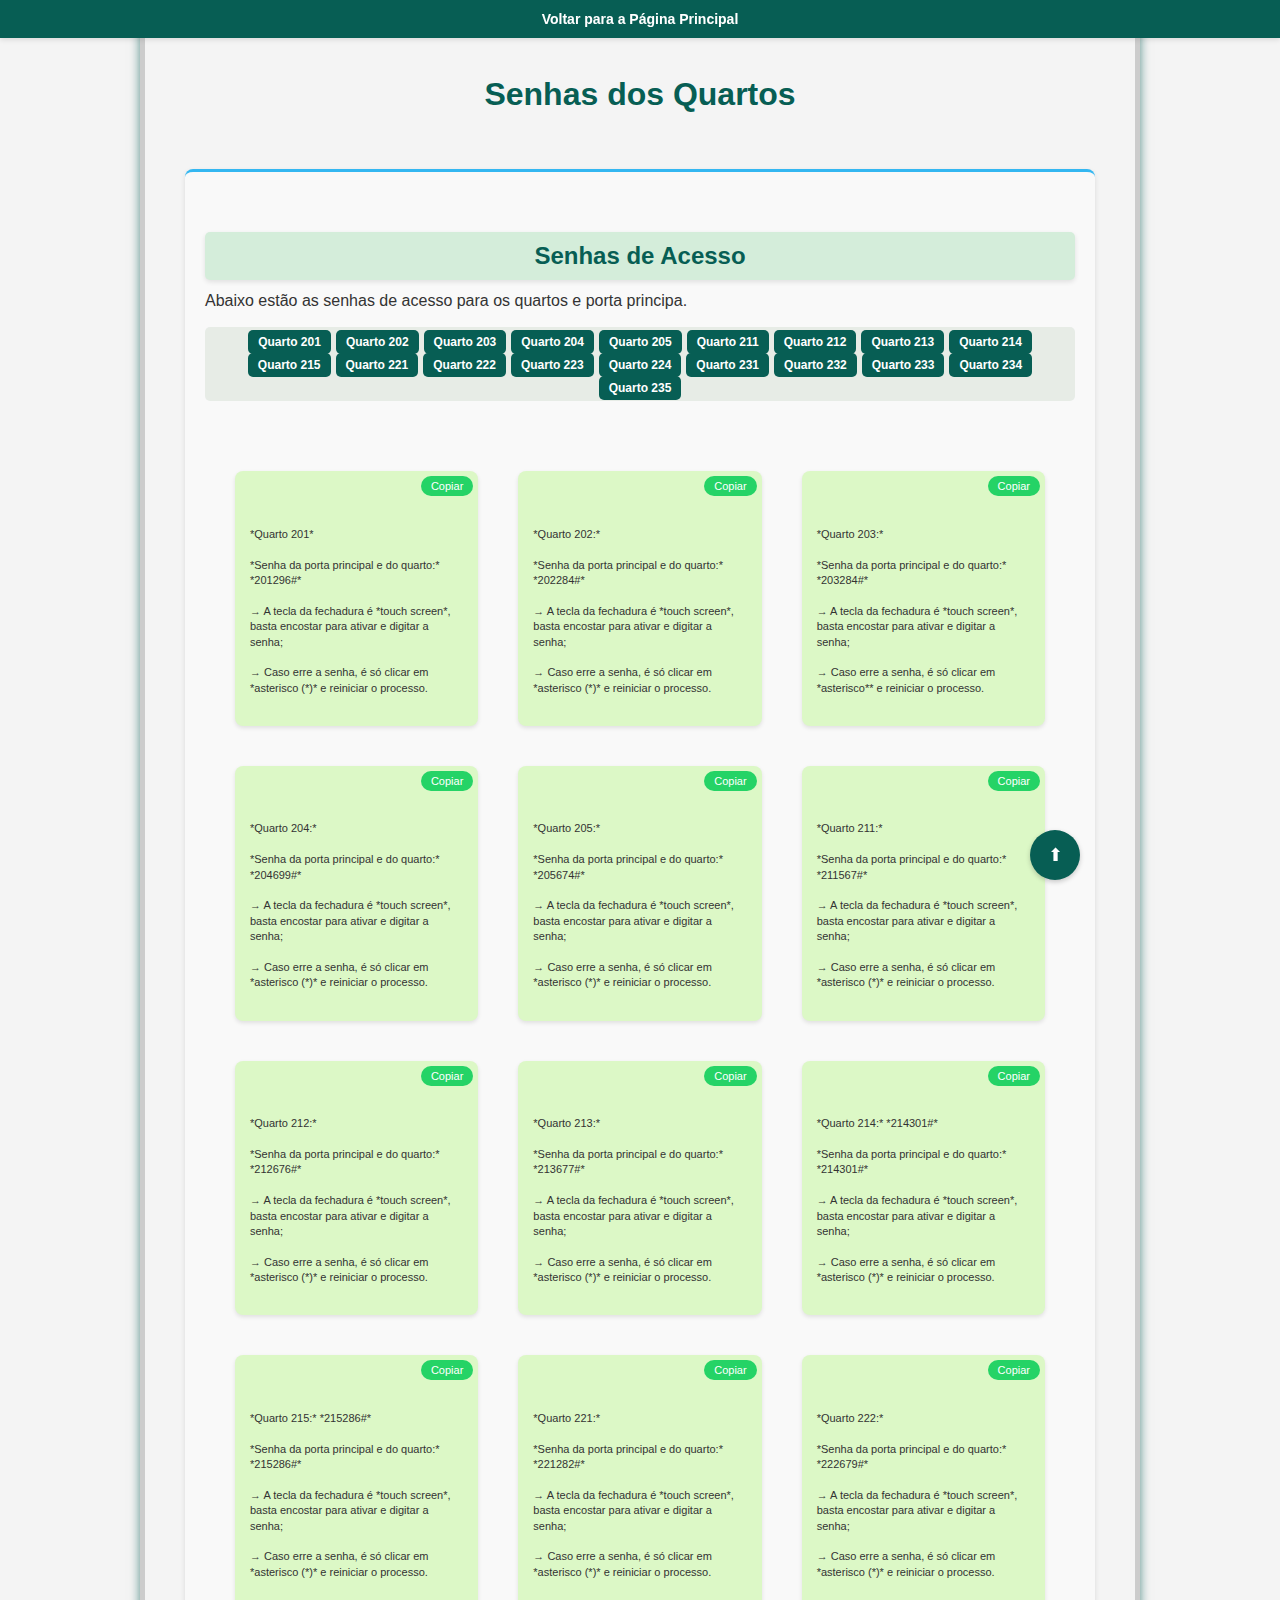
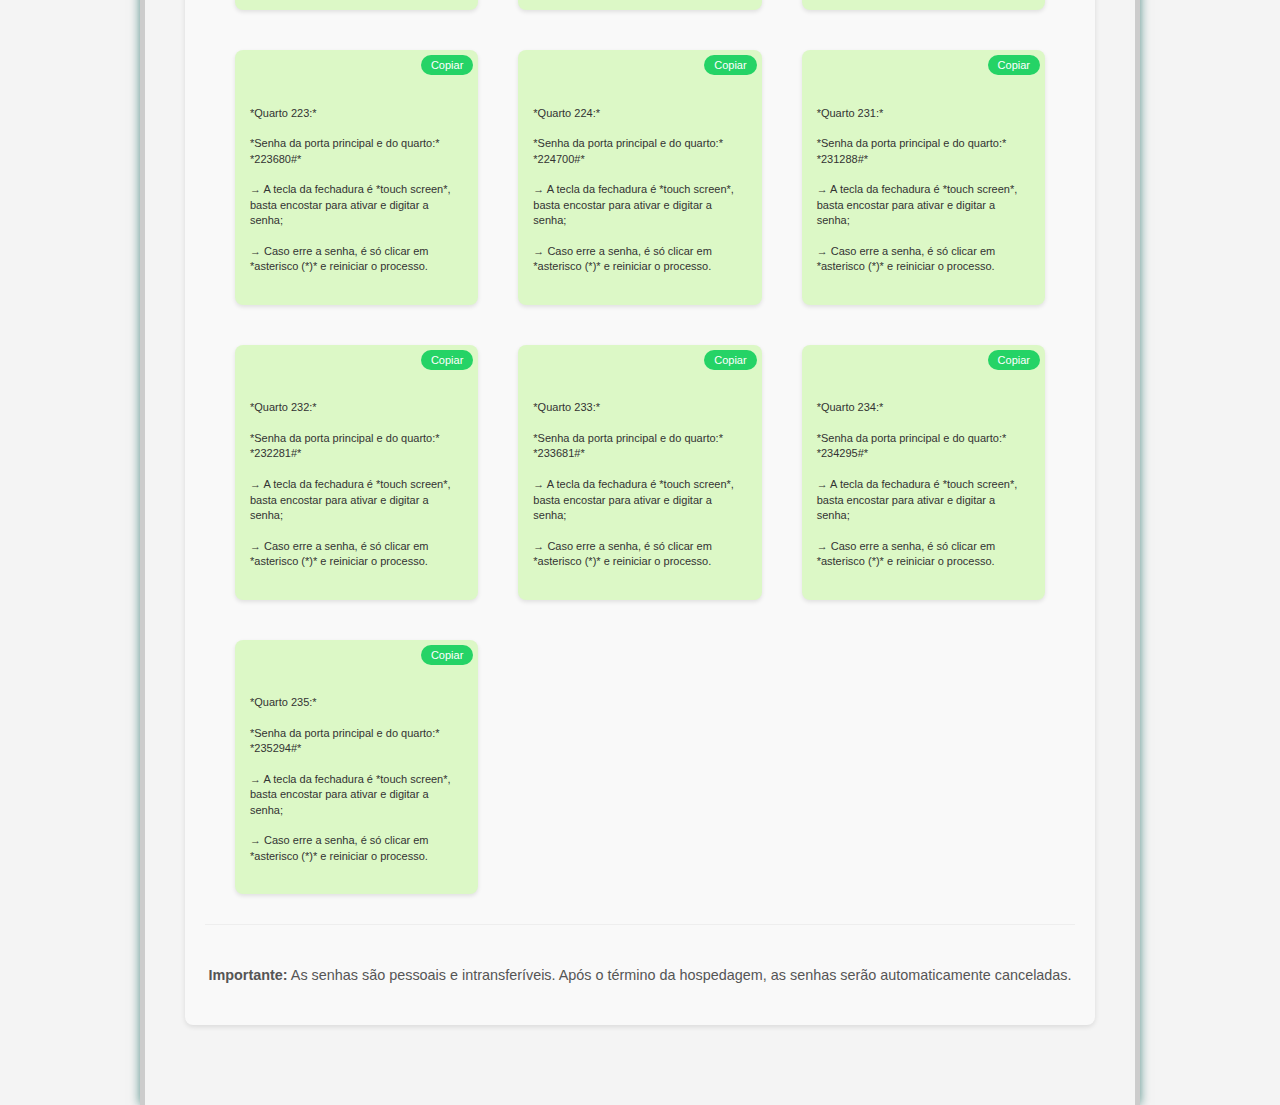
==== senhas.html @ 62937897 "." ====
<!DOCTYPE html>
<html lang="pt-br">
<head>
    <meta charset="UTF-8">
    <meta name="viewport" content="width=device-width, initial-scale=1.0">
    <title>Senhas - Pousada Bonita</title>
    <link rel="stylesheet" href="style.css">
   
</head>
<body>
    <header>
        <div class="header-container">
            <h1>Senhas dos Quartos</h1>
            <nav class="menu-fixo">
                <ul>
                    <li><a href="index.html">Voltar para a Página Principal</a></li>
                </ul>
            </nav>
        </div>
    </header>
    <main>
        <section id="senhas">
            <h2>Senhas de Acesso</h2>
            <p>Abaixo estão as senhas de acesso para os quartos e porta 
                principa.
            </p>
            <nav class="menu-quartos">
                <ul>
                    <li><a href="#quarto-201">Quarto 201</a></li>
                    <li><a href="#quarto-202">Quarto 202</a></li>
                    <li><a href="#quarto-203">Quarto 203</a></li>
                    <li><a href="#quarto-204">Quarto 204</a></li>
                    <li><a href="#quarto-205">Quarto 205</a></li>
                    <li><a href="#quarto-211">Quarto 211</a></li>
                    <li><a href="#quarto-212">Quarto 212</a></li>
                    <li><a href="#quarto-213">Quarto 213</a></li>
                    <li><a href="#quarto-214">Quarto 214</a></li>
                    <li><a href="#quarto-215">Quarto 215</a></li>
                    <li><a href="#quarto-221">Quarto 221</a></li>
                    <li><a href="#quarto-222">Quarto 222</a></li>
                    <li><a href="#quarto-223">Quarto 223</a></li>
                    <li><a href="#quarto-224">Quarto 224</a></li>
                    <li><a href="#quarto-231">Quarto 231</a></li>
                    <li><a href="#quarto-232">Quarto 232</a></li>
                    <li><a href="#quarto-233">Quarto 233</a></li>
                    <li><a href="#quarto-234">Quarto 234</a></li>
                    <li><a href="#quarto-235">Quarto 235</a></li>
                </ul>
            </nav>
            <div class="grid-mensagens">
                <!-- Bloco de mensagens -->
                <div class="mensagem-whatsapp" id="quarto-201">
                    <p>
                        *Quarto 201* <br>
                        *Senha da porta principal e do quarto:* *201296#*<br>
                        → A tecla da fechadura é *touch screen*, basta encostar para ativar e digitar a senha;<br>
                        → Caso erre a senha, é só clicar em *asterisco (*)* e reiniciar o processo.
                    </p>
                    <button class="botao-copiar" onclick="copiarTexto(this)">Copiar</button>
                </div>
                <div class="mensagem-whatsapp" id="quarto-202">
                    <p>
                        *Quarto 202:* <br>
                        *Senha da porta principal e do quarto:* *202284#*<br>
                        → A tecla da fechadura é *touch screen*, basta encostar para ativar e digitar a senha;<br>
                        → Caso erre a senha, é só clicar em *asterisco (*)* e reiniciar o processo.
                    </p>
                    <button class="botao-copiar" onclick="copiarTexto(this)">Copiar</button>
                </div>
                <div class="mensagem-whatsapp" id="quarto-203">
                    <p>
                        *Quarto 203:* <br>
                        *Senha da porta principal e do quarto:* *203284#*<br>
                        → A tecla da fechadura é *touch screen*, basta encostar para ativar e digitar a senha;<br>
                        → Caso erre a senha, é só clicar em *asterisco** e reiniciar o processo.
                    </p>
                    <button class="botao-copiar" onclick="copiarTexto(this)">Copiar</button>
                </div>
                <div class="mensagem-whatsapp" id="quarto-204">
                    <p>
                        *Quarto 204:*<br>
                        *Senha da porta principal e do quarto:* *204699#*<br>
                        → A tecla da fechadura é *touch screen*, basta encostar para ativar e digitar a senha;<br>
                        → Caso erre a senha, é só clicar em *asterisco (*)* e reiniciar o processo.
                    </p>
                    <button class="botao-copiar" onclick="copiarTexto(this)">Copiar</button>
                </div>
                <div class="mensagem-whatsapp" id="quarto-205">
                    <p>
                        *Quarto 205:*<br>
                        *Senha da porta principal e do quarto:* *205674#*<br>
                        → A tecla da fechadura é *touch screen*, basta encostar para ativar e digitar a senha;<br>
                        → Caso erre a senha, é só clicar em *asterisco (*)* e reiniciar o processo.
                    </p>
                    <button class="botao-copiar" onclick="copiarTexto(this)">Copiar</button>
                </div>
                <div class="mensagem-whatsapp" id="quarto-211">
                    <p>
                        *Quarto 211:* <br>
                        *Senha da porta principal e do quarto:* *211567#*<br>
                        → A tecla da fechadura é *touch screen*, basta encostar para ativar e digitar a senha;<br>
                        → Caso erre a senha, é só clicar em *asterisco (*)* e reiniciar o processo.
                    </p>
                    <button class="botao-copiar" onclick="copiarTexto(this)">Copiar</button>
                </div>
                <div class="mensagem-whatsapp" id="quarto-212">
                    <p>
                        *Quarto 212:*<br>
                        *Senha da porta principal e do quarto:* *212676#*<br>
                        → A tecla da fechadura é *touch screen*, basta encostar para ativar e digitar a senha;<br>
                        → Caso erre a senha, é só clicar em *asterisco (*)* e reiniciar o processo.
                    </p>
                    <button class="botao-copiar" onclick="copiarTexto(this)">Copiar</button>
                </div>
                <div class="mensagem-whatsapp" id="quarto-213">
                    <p>
                        *Quarto 213:*<br>
                        *Senha da porta principal e do quarto:* *213677#*<br>
                        → A tecla da fechadura é *touch screen*, basta encostar para ativar e digitar a senha;<br>
                        → Caso erre a senha, é só clicar em *asterisco (*)* e reiniciar o processo.
                    </p>
                    <button class="botao-copiar" onclick="copiarTexto(this)">Copiar</button>
                </div>
                <div class="mensagem-whatsapp" id="quarto-214">
                    <p>
                        *Quarto 214:* *214301#*<br>
                        *Senha da porta principal e do quarto:* *214301#*<br>
                        → A tecla da fechadura é *touch screen*, basta encostar para ativar e digitar a senha;<br>
                        → Caso erre a senha, é só clicar em *asterisco (*)* e reiniciar o processo.
                    </p>
                    <button class="botao-copiar" onclick="copiarTexto(this)">Copiar</button>
                </div>
                <div class="mensagem-whatsapp" id="quarto-215">
                    <p>
                        *Quarto 215:* *215286#*<br>
                        *Senha da porta principal e do quarto:* *215286#*<br>
                        → A tecla da fechadura é *touch screen*, basta encostar para ativar e digitar a senha;<br>
                        → Caso erre a senha, é só clicar em *asterisco (*)* e reiniciar o processo.
                    </p>
                    <button class="botao-copiar" onclick="copiarTexto(this)">Copiar</button>
                </div>
                <div class="mensagem-whatsapp" id="quarto-221">
                    <p>
                        *Quarto 221:*<br>
                        *Senha da porta principal e do quarto:* *221282#*<br>
                        → A tecla da fechadura é *touch screen*, basta encostar para ativar e digitar a senha;<br>
                        → Caso erre a senha, é só clicar em *asterisco (*)* e reiniciar o processo.
                    </p>
                    <button class="botao-copiar" onclick="copiarTexto(this)">Copiar</button>
                </div>
                <div class="mensagem-whatsapp" id="quarto-222">
                    <p>
                        *Quarto 222:* <br>
                        *Senha da porta principal e do quarto:* *222679#*<br>
                        → A tecla da fechadura é *touch screen*, basta encostar para ativar e digitar a senha;<br>
                        → Caso erre a senha, é só clicar em *asterisco (*)* e reiniciar o processo.
                    </p>
                    <button class="botao-copiar" onclick="copiarTexto(this)">Copiar</button>
                </div>
                <div class="mensagem-whatsapp" id="quarto-223">
                    <p>
                        *Quarto 223:* <br>
                        *Senha da porta principal e do quarto:* *223680#*<br>
                        → A tecla da fechadura é *touch screen*, basta encostar para ativar e digitar a senha;<br>
                        → Caso erre a senha, é só clicar em *asterisco (*)* e reiniciar o processo.
                    </p>
                    <button class="botao-copiar" onclick="copiarTexto(this)">Copiar</button>
                </div>
                <div class="mensagem-whatsapp" id="quarto-224">
                    <p>
                        *Quarto 224:* <br>
                        *Senha da porta principal e do quarto:* *224700#*<br>
                        → A tecla da fechadura é *touch screen*, basta encostar para ativar e digitar a senha;<br>
                        → Caso erre a senha, é só clicar em *asterisco (*)* e reiniciar o processo.
                    </p>
                    <button class="botao-copiar" onclick="copiarTexto(this)">Copiar</button>
                </div>
                <div class="mensagem-whatsapp" id="quarto-231">
                    <p>
                        *Quarto 231:* <br>
                        *Senha da porta principal e do quarto:* *231288#*<br>
                        → A tecla da fechadura é *touch screen*, basta encostar para ativar e digitar a senha;<br>
                        → Caso erre a senha, é só clicar em *asterisco (*)* e reiniciar o processo.
                    </p>
                    <button class="botao-copiar" onclick="copiarTexto(this)">Copiar</button>
                </div>
                <div class="mensagem-whatsapp" id="quarto-232">
                    <p>
                        *Quarto 232:*<br>
                        *Senha da porta principal e do quarto:* *232281#*<br>
                        → A tecla da fechadura é *touch screen*, basta encostar para ativar e digitar a senha;<br>
                        → Caso erre a senha, é só clicar em *asterisco (*)* e reiniciar o processo.
                    </p>
                    <button class="botao-copiar" onclick="copiarTexto(this)">Copiar</button>
                </div>
                <div class="mensagem-whatsapp" id="quarto-233">
                    <p>
                        *Quarto 233:* <br>
                        *Senha da porta principal e do quarto:* *233681#*<br>
                        → A tecla da fechadura é *touch screen*, basta encostar para ativar e digitar a senha;<br>
                        → Caso erre a senha, é só clicar em *asterisco (*)* e reiniciar o processo.
                    </p>
                    <button class="botao-copiar" onclick="copiarTexto(this)">Copiar</button>
                </div>
                <div class="mensagem-whatsapp" id="quarto-234">
                    <p>
                        *Quarto 234:*<br>
                        *Senha da porta principal e do quarto:* *234295#*<br>
                        → A tecla da fechadura é *touch screen*, basta encostar para ativar e digitar a senha;<br>
                        → Caso erre a senha, é só clicar em *asterisco (*)* e reiniciar o processo.
                    </p>
                    <button class="botao-copiar" onclick="copiarTexto(this)">Copiar</button>
                </div>
                <div class="mensagem-whatsapp" id="quarto-235">
                    <p>
                        *Quarto 235:* <br>
                        *Senha da porta principal e do quarto:* *235294#*<br>
                        → A tecla da fechadura é *touch screen*, basta encostar para ativar e digitar a senha;<br>
                        → Caso erre a senha, é só clicar em *asterisco (*)* e reiniciar o processo.
                    </p>
                    <button class="botao-copiar" onclick="copiarTexto(this)">Copiar</button>
                </div>
            </div>
            <p class="legenda">
                <strong>Importante:</strong> As senhas são pessoais e intransferíveis. Após o término da hospedagem, as senhas serão automaticamente canceladas.
            </p>
        </section>
    </main>
    <button id="voltar-topo" onclick="scrollToTop()">⬆</button>
<script>
    // Função para rolar até o topo
    function scrollToTop() {
        window.scrollTo({ top: 0, behavior: 'smooth' });
    }
</script>

    <script>
        // Função para copiar o texto da senha
        function copiarTexto(botao) {
            // Seleciona o texto do elemento <p> que está no mesmo bloco do botão
            const texto = botao.parentElement.querySelector('p').innerText;

            // Copia o texto para a área de transferência
            navigator.clipboard.writeText(texto).then(() => {
                botao.textContent = "Copiado!";
                botao.classList.add("copiado");
                setTimeout(() => {
                    botao.textContent = "Copiar";
                    botao.classList.remove("copiado");
                }, 2000); // Volta ao estado original após 2 segundos
            });
        }
    </script>
    <script>
        // Função para destacar a mensagem correspondente
        function destacarMensagem(id) {
            // Remove o destaque de todas as mensagens
            document.querySelectorAll('.mensagem-whatsapp').forEach((mensagem) => {
                mensagem.classList.remove('destacada');
            });
    
            // Adiciona o destaque à mensagem correspondente
            const mensagemSelecionada = document.getElementById(id);
            if (mensagemSelecionada) {
                mensagemSelecionada.classList.add('destacada');
                mensagemSelecionada.scrollIntoView({ behavior: 'smooth', block: 'center' });
            }
        }
    
        // Adiciona evento de clique aos links do menu
        document.querySelectorAll('.menu-quartos a').forEach((link) => {
            link.addEventListener('click', (event) => {
                event.preventDefault(); // Evita o comportamento padrão do link
                const id = link.getAttribute('href').substring(1); // Obtém o ID do quarto
                destacarMensagem(id); // Chama a função para destacar a mensagem
            });
        });
    </script>
</body>
</html>
---- style.css ----
/* Reset e configurações base */
* {
    box-sizing: border-box;
    margin: 0;
    padding: 0;
    font-family: Arial, sans-serif;
    max-width: 100%;
}

body {
    padding: 20px;
    max-width: 1000px;
    margin: 0 auto;
    color: #333;
    border-left: 5px solid #ccc; /* Linha na lateral esquerda */
    border-right: 5px solid #ccc; /* Linha na lateral direita */
    box-shadow: 0 0 10px #075e54aa; /* Adiciona uma sombra suave */
    background-color: #f4f4f4; /* Mantém o fundo existente */
    scroll-behavior: smooth;
}

/* Container principal */
main {
    max-width: 1200px;
    
    margin: 0 auto;
    padding: 20px;
}

/* Tipografia */
h1, h2, h3 {
    margin-top: 40px;
    margin-bottom: 20px;
    clear: both;
    color: #075E54;
    text-align: center;
}
/* Estilo para os títulos <h2> destacados */
h2 {
    background-color: #d4edda; /* Verde claro */
    color: #155724; /* Verde escuro para o texto */
    padding: 10px; /* Adiciona espaçamento interno */
    border-radius: 5px; /* Bordas arredondadas */
    margin-bottom: 20px; /* Espaçamento inferior */
    text-align: center; /* Centraliza o texto */
    box-shadow: 0 2px 5px rgba(0, 0, 0, 0.1); /* Adiciona uma sombra leve */
}

p {
    margin-bottom: 15px;
    line-height: 1.4;
}

/* Grid e Cards de Mensagem */
.grid-mensagens {
    display: grid;
    grid-template-columns: repeat(auto-fit, minmax(250px, 1fr));
    gap: 20px;
    padding: 20px;
    margin: 40px 0;
    border-bottom: 1px solid #eee;
}

.mensagem-whatsapp {
    background-color: #DCF8C6;
    border-radius: 8px;
    padding: 15px;
    position: relative;
    min-height: 100px;
    max-height: 300px;
    overflow-y: auto;
    margin: 10px;
    box-shadow: 0 2px 4px rgba(0,0,0,0.1);
}

.mensagem-whatsapp p {
    font-size: 11px;
    line-height: 1.4;
    margin-top: 25px;
    white-space: pre-line;
    padding-right: 10px;
}
.mensagem-whatsapp.destacada {
    border: 2px solid #25d366; /* Verde do WhatsApp */
    background-color: #e6fff2; /* Fundo mais claro */
    box-shadow: 0 0 10px rgba(0, 0, 0, 0.2); /* Sombra para destaque */
    transition: all 0.3s ease; /* Transição suave */
}
/* Botões */
.botao-copiar {
    position: absolute;
    top: 5px;
    right: 5px;
    background-color: #25D366;
    color: white;
    border: none;
    padding: 4px 10px;
    border-radius: 12px;
    cursor: pointer;
    font-size: 11px;
    z-index: 1;
    transition: background-color 0.3s ease;
}

.botao-copiar:hover {
    background-color: #128C7E;
}

.botao-copiar.copiado {
    background-color: #34B7F1;
}

/* Imagens */
img {
    max-width: 100%;
    height: auto;
    display: block;
    margin: 0 auto;
}

.imagem-container {
    max-width: 100%;
    margin: 20px auto;
    text-align: center;
}

.imagem-container img {
    max-width: 30%; /* Reduz o tamanho para 50% da largura do container */
    height: auto;
    border-radius: 8px; /* Mantém bordas arredondadas */
    box-shadow: 0 2px 4px rgba(0, 0, 0, 0.1); /* Adiciona sombra */
    margin: 20px auto; /* Centraliza a imagem */
  
}

/* Ajuste específico para imagens dentro de .imagem1 */
.imagem1 img {
    max-width: 30%; /* Reduz o tamanho para 50% da largura do container */
    height: auto; /* Mantém a proporção da imagem */
    display: block; /* Garante que a imagem seja tratada como um bloco */
    margin: 0 auto; /* Centraliza a imagem */
    border-radius: 8px; /* Adiciona bordas arredondadas */
    box-shadow: 0 2px 4px rgba(0, 0, 0, 0.1); /* Adiciona uma leve sombra */
    transform: rotate(90deg); /* Mantém a rotação */

}
.imagem1 {
    margin: 0; /* Remove margens externas */
    padding: 0; /* Remove preenchimento interno */
    text-align: center; /* Centraliza o conteúdo dentro do container */
}
/* Ajuste específico para imagens dentro de .imagem-container1 */
.imagem-container1 img {
    max-width: 100%; /* Permite que a imagem ocupe toda a largura do container */
    height: auto; /* Mantém a proporção da imagem */
    display: block; /* Garante que a imagem seja tratada como um bloco */
    margin: 0 auto; /* Centraliza a imagem */
    padding-block-start: 0caption; /* Remove o espaçamento superior */
    
}

/* Ajuste para o container, se necessário */
.imagem-container1 {
    width: 100%; /* Garante que o container ocupe toda a largura disponível */
    text-align: center; /* Centraliza o conteúdo dentro do container */
}

/* Caso específico da primeira imagem */
.exemplo-checkin .imagem-container img {
    max-width: 50%; /* Reduz o tamanho para 30% da largura do container */
    height: auto; /* Mantém a proporção da imagem */
    display: block; /* Garante que a imagem seja tratada como um bloco */
    margin: 0 auto; /* Centraliza a imagem */
    border-radius: 8px; /* Adiciona bordas arredondadas */
    box-shadow: 0 2px 4px rgba(0, 0, 0, 0.1); /* Adiciona uma leve sombra */
    transform: rotate(90deg); /* Mantém a rotação */
}

/* Legendas */
.legenda {
    font-size: 0.9em;
    color: #555;
    margin: 20px 0;
    text-align: center;
}

/* Passos */
.passos {
    display: flex;
    flex-wrap: wrap;
    gap: 10px;
    margin-bottom: 20px;
}

.passos > div {
    background-color: #DCF8C6;
    padding: 10px;
    border-radius: 10px;
    flex: 1;
    min-width: 200px;
}

/* Seções */
section {
    scroll-margin-top: 80px; /* Espaço para que o título não fique escondido atrás do menu */
    padding: 20px; /* Espaçamento interno para as seções */
    border-top: 3px solid #34b7f1; /* Linha no topo de cada seção */
    margin-bottom: 40px; /* Espaçamento entre as seções */
    background-color: #f9f9f9; /* Fundo claro para destacar a seção */
    border-radius: 8px; /* Bordas arredondadas */
    box-shadow: 0 2px 5px rgba(0, 0, 0, 0.1); /* Sombra leve */
}

/* Estilo para os títulos das seções */
section h2 {
    color: #075e54; /* Cor verde escuro */
    font-size: 24px; /* Tamanho do título */
    margin-bottom: 10px; /* Espaçamento abaixo do título */
    text-align: center; /* Centraliza o título */
}

/* Responsividade */
@media screen and (max-width: 1200px) {
    .grid-mensagens {
        grid-template-columns: repeat(3, 1fr);
    }
}

@media screen and (max-width: 900px) {
    .grid-mensagens {
        grid-template-columns: repeat(2, 1fr);
    }
}

@media screen and (max-width: 600px) {
    .grid-mensagens {
        grid-template-columns: 1fr;
    }
    
    .mensagem-whatsapp {
        max-height: 250px;
        margin: 0 auto;
        width: 95%;
    }
}

/* Estilos do cabeçalho */
header {
    color: white;
    padding: 1rem;
    text-align: center;
    box-shadow: inset;
}

/* Navegação */
nav {
    background-color: #075E54;
    padding: 10px;
}

nav ul {
    list-style: none;
    display: flex;
    justify-content: space-around;
    margin: 0;
    padding: 0;
}

nav ul li {
    margin: 0 10px;
}

nav ul li a {
    color: white;
    text-decoration: none;
    font-weight: bold;
}

nav ul li a:hover {
    text-decoration: underline;
}

/* Menu fixo no topo */
.menu-fixo {
    position: fixed;
    top: 0;
    left: 0;
    width: 100%;
    background-color: #075E54;
    z-index: 1000;
    padding: 10px 0;
    box-shadow: 0 2px 5px rgba(0, 0, 0, 0.1);
}

.menu-fixo ul {
    list-style: none;
    display: flex;
    justify-content: center;
    margin: 0;
    padding: 0;
}

.menu-fixo ul li {
    margin: 0 15px;
}

.menu-fixo ul li a {
    text-decoration: none;
    color: white;
    font-weight: bold;
    font-size: 14px;
    padding: 10px 15px;
    border-radius: 5px;
    transition: background-color 0.3s ease;
    
}

.menu-fixo ul li a:hover {
    background-color:#25d3658e;
}

/* Botão de Voltar ao Topo */
#voltar-topo {
    position: fixed; /* Fixa o botão na tela */
    bottom: 20px; /* Distância da parte inferior da tela */
    right: 200px; /* Distância da parte direita da tela */
    background-color: #075E54; /* Cor de fundo */
    color: white; /* Cor do texto */
    border: none; /* Remove bordas */
    border-radius: 50%; /* Torna o botão circular */
    width: 50px; /* Largura do botão */
    height: 50px; /* Altura do botão */
    font-size: 18px; /* Tamanho do texto */
    cursor: pointer; /* Mostra o cursor de clique */
    box-shadow: 0 2px 5px rgba(0, 0, 0, 0.2); /* Adiciona sombra */
    z-index: 1000; /* Garante que o botão fique acima de outros elementos */
    display: block; /* Garante que o botão esteja sempre visível */
}

#voltar-topo:hover {
    background-color: #25D366; /* Cor ao passar o mouse */
}


/* Estilo para o menu de quartos */
.menu-quartos {
    background-color: #144d0613; /* Cor de fundo */
    padding: 5px; /* Reduz o espaçamento interno */
    margin-bottom: 20px;
    border-radius: 5px;
}

.menu-quartos ul {
    list-style: none;
    display: flex;
    flex-wrap: wrap; /* Permite que os itens quebrem linha em telas menores */
    gap: 5px; /* Reduz o espaçamento entre os itens */
    justify-content: center;
    padding: 0;
    margin: 0;
}

.menu-quartos ul li {
    margin: 0;
}

.menu-quartos ul li a {
    text-decoration: none;
    color: white;
    background-color: #075E54; /* Cor de fundo */
    padding: 5px 10px; /* Reduz o tamanho do botão */
    border-radius: 5px;
    font-size: 12px; /* Diminui o tamanho da fonte */
    transition: background-color 0.3s ease;
}

.menu-quartos ul li a:hover {
    background-color: #25d366; /* Cor verde ao passar o mouse */
}

/* Responsividade para telas menores */
@media (max-width: 768px) {
    .menu-quartos ul {
        gap: 3px; /* Reduz o espaçamento entre os itens em telas menores */
    }

    .menu-quartos ul li a {
        font-size: 10px; /* Diminui ainda mais o tamanho da fonte */
        padding: 4px 8px; /* Ajusta o tamanho do botão */
    }
}
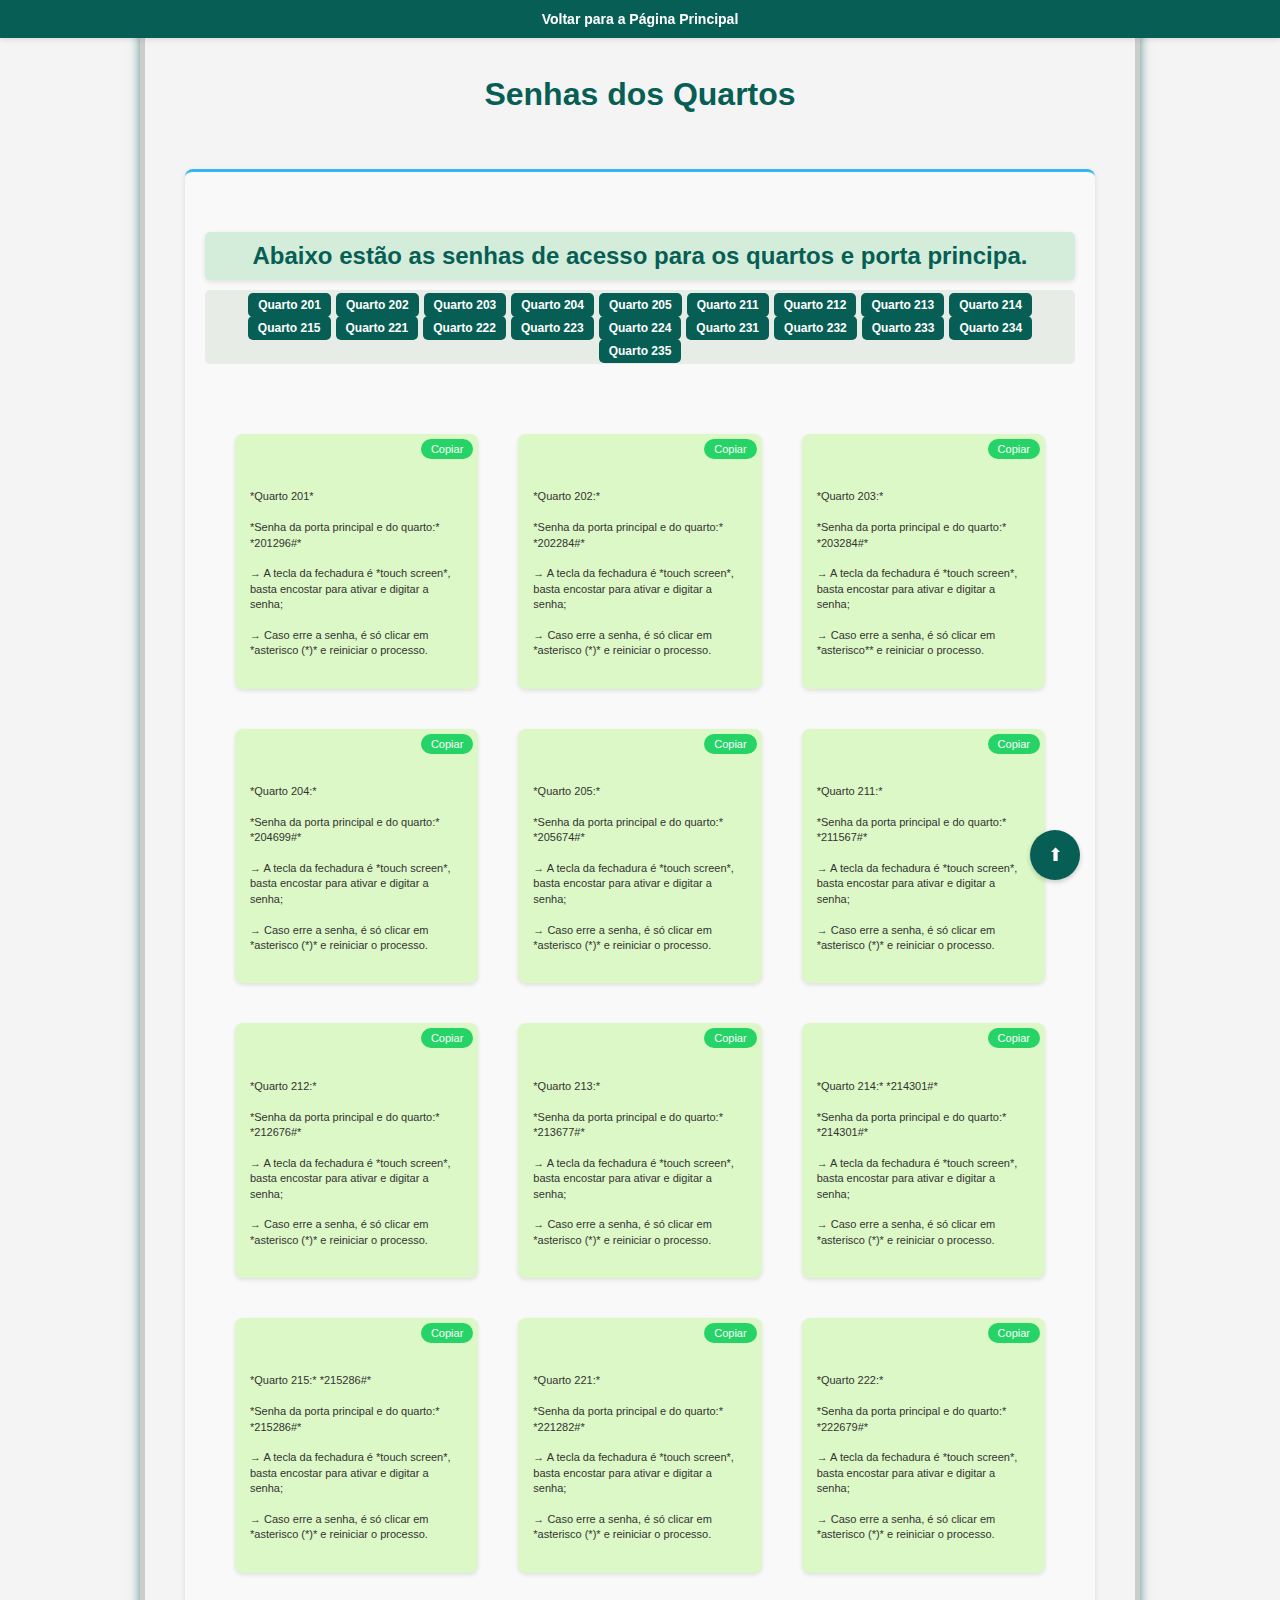
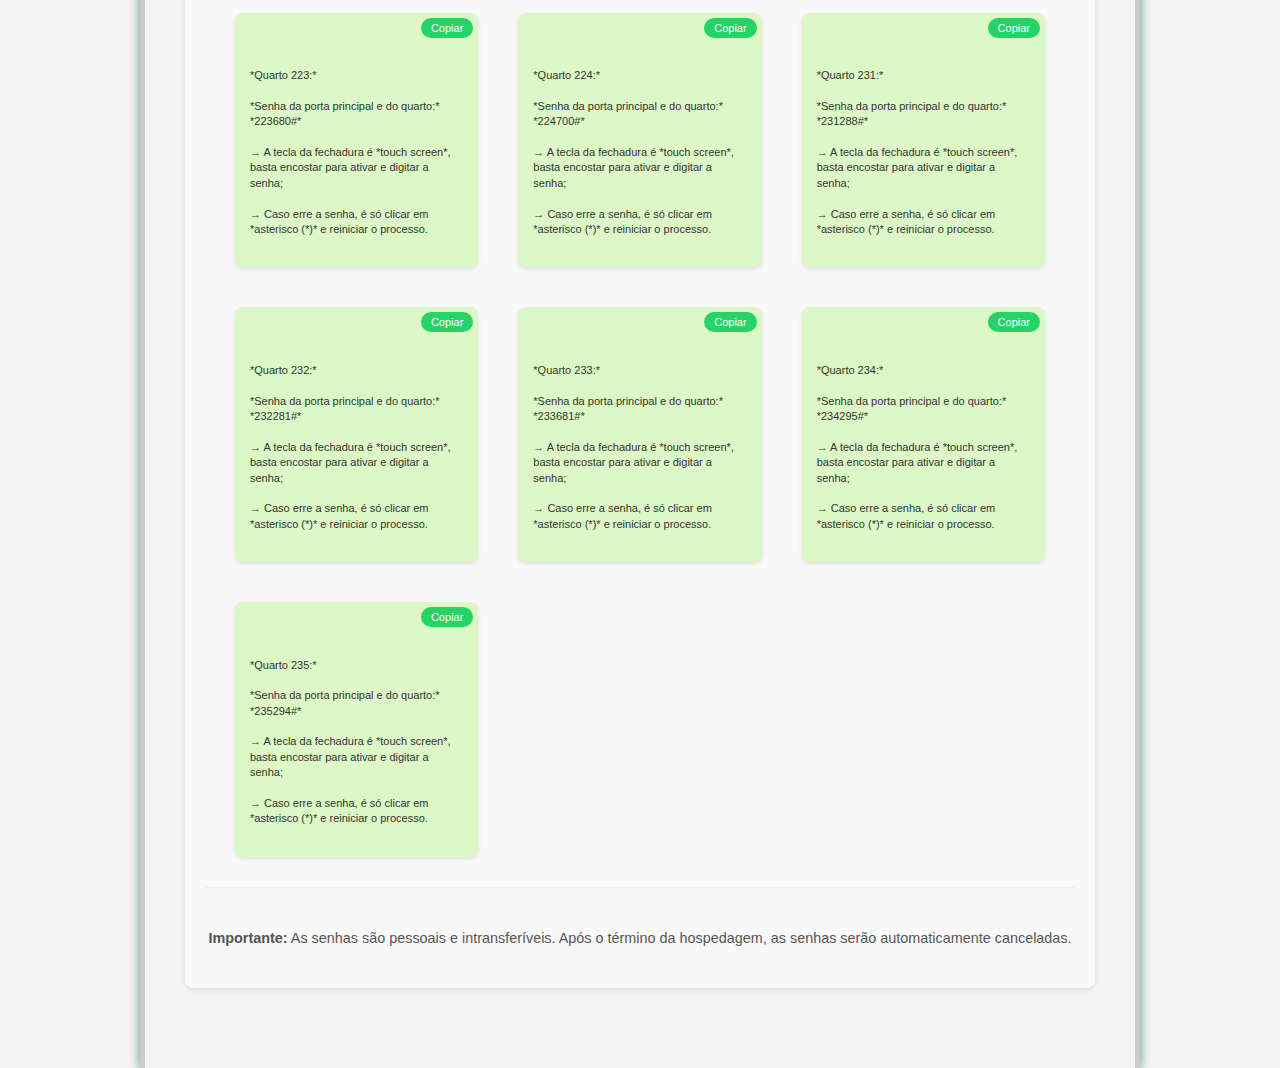
==== commit ba99933d: "responsividade" ====
--- a/senhas.html
+++ b/senhas.html
@@ -20,10 +20,9 @@
     </header>
     <main>
         <section id="senhas">
-            <h2>Senhas de Acesso</h2>
-            <p>Abaixo estão as senhas de acesso para os quartos e porta 
-                principa.
-            </p>
+            <h2>Abaixo estão as senhas de acesso para os quartos e porta 
+                principa.</h2>
+            
             <nav class="menu-quartos">
                 <ul>
                     <li><a href="#quarto-201">Quarto 201</a></li>
--- a/style.css
+++ b/style.css
@@ -388,4 +388,91 @@
         font-size: 10px; /* Diminui ainda mais o tamanho da fonte */
         padding: 4px 8px; /* Ajusta o tamanho do botão */
     }
+}
+
+/* Responsividade para telas médias */
+@media (max-width: 1200px) {
+    .grid-mensagens {
+        grid-template-columns: repeat(3, 1fr); /* 3 colunas em telas médias */
+    }
+
+    .menu-fixo ul {
+        flex-wrap: wrap; /* Permite que o menu quebre linha */
+    }
+
+    .menu-fixo ul li {
+        margin: 5px; /* Ajusta o espaçamento entre os itens */
+    }
+}
+
+/* Responsividade para telas pequenas */
+@media (max-width: 900px) {
+    .grid-mensagens {
+        grid-template-columns: repeat(2, 1fr); /* 2 colunas em telas menores */
+    }
+
+    .menu-fixo ul li a {
+        font-size: 12px; /* Reduz o tamanho da fonte */
+        padding: 8px 10px; /* Ajusta o tamanho do botão */
+    }
+
+    .menu-quartos ul li a {
+        font-size: 10px; /* Ajusta o tamanho da fonte do menu de quartos */
+        padding: 6px 8px;
+    }
+
+    .mensagem-whatsapp {
+        max-height: 250px; /* Ajusta a altura máxima das mensagens */
+        margin: 0 auto;
+        width: 95%; /* Garante que as mensagens ocupem quase toda a largura */
+    }
+}
+
+/* Responsividade para telas muito pequenas */
+@media (max-width: 600px) {
+    .grid-mensagens {
+        grid-template-columns: 1fr; /* 1 coluna em telas muito pequenas */
+    }
+
+    .menu-fixo ul {
+        flex-direction: column; /* Menu em coluna */
+        align-items: center;
+    }
+
+    .menu-fixo ul li {
+        margin: 5px 0; /* Espaçamento vertical entre os itens */
+    }
+
+    .menu-quartos ul {
+        gap: 3px; /* Reduz o espaçamento entre os itens */
+    }
+
+    .menu-quartos ul li a {
+        font-size: 9px; /* Reduz ainda mais o tamanho da fonte */
+        padding: 4px 6px; /* Ajusta o tamanho do botão */
+    }
+
+    .mensagem-whatsapp {
+        padding: 10px; /* Reduz o espaçamento interno */
+    }
+
+    .botao-copiar {
+        font-size: 10px; /* Ajusta o tamanho do botão de copiar */
+        padding: 6px 8px;
+    }
+
+    h1, h2, h3 {
+        font-size: 18px; /* Ajusta o tamanho dos títulos */
+    }
+}
+
+/* Ajuste para o botão "Voltar ao Topo" em telas menores */
+@media (max-width: 768px) {
+    #voltar-topo {
+        right: 20px; /* Ajusta a posição do botão */
+        bottom: 20px;
+        width: 40px; /* Reduz o tamanho do botão */
+        height: 40px;
+        font-size: 14px;
+    }
 }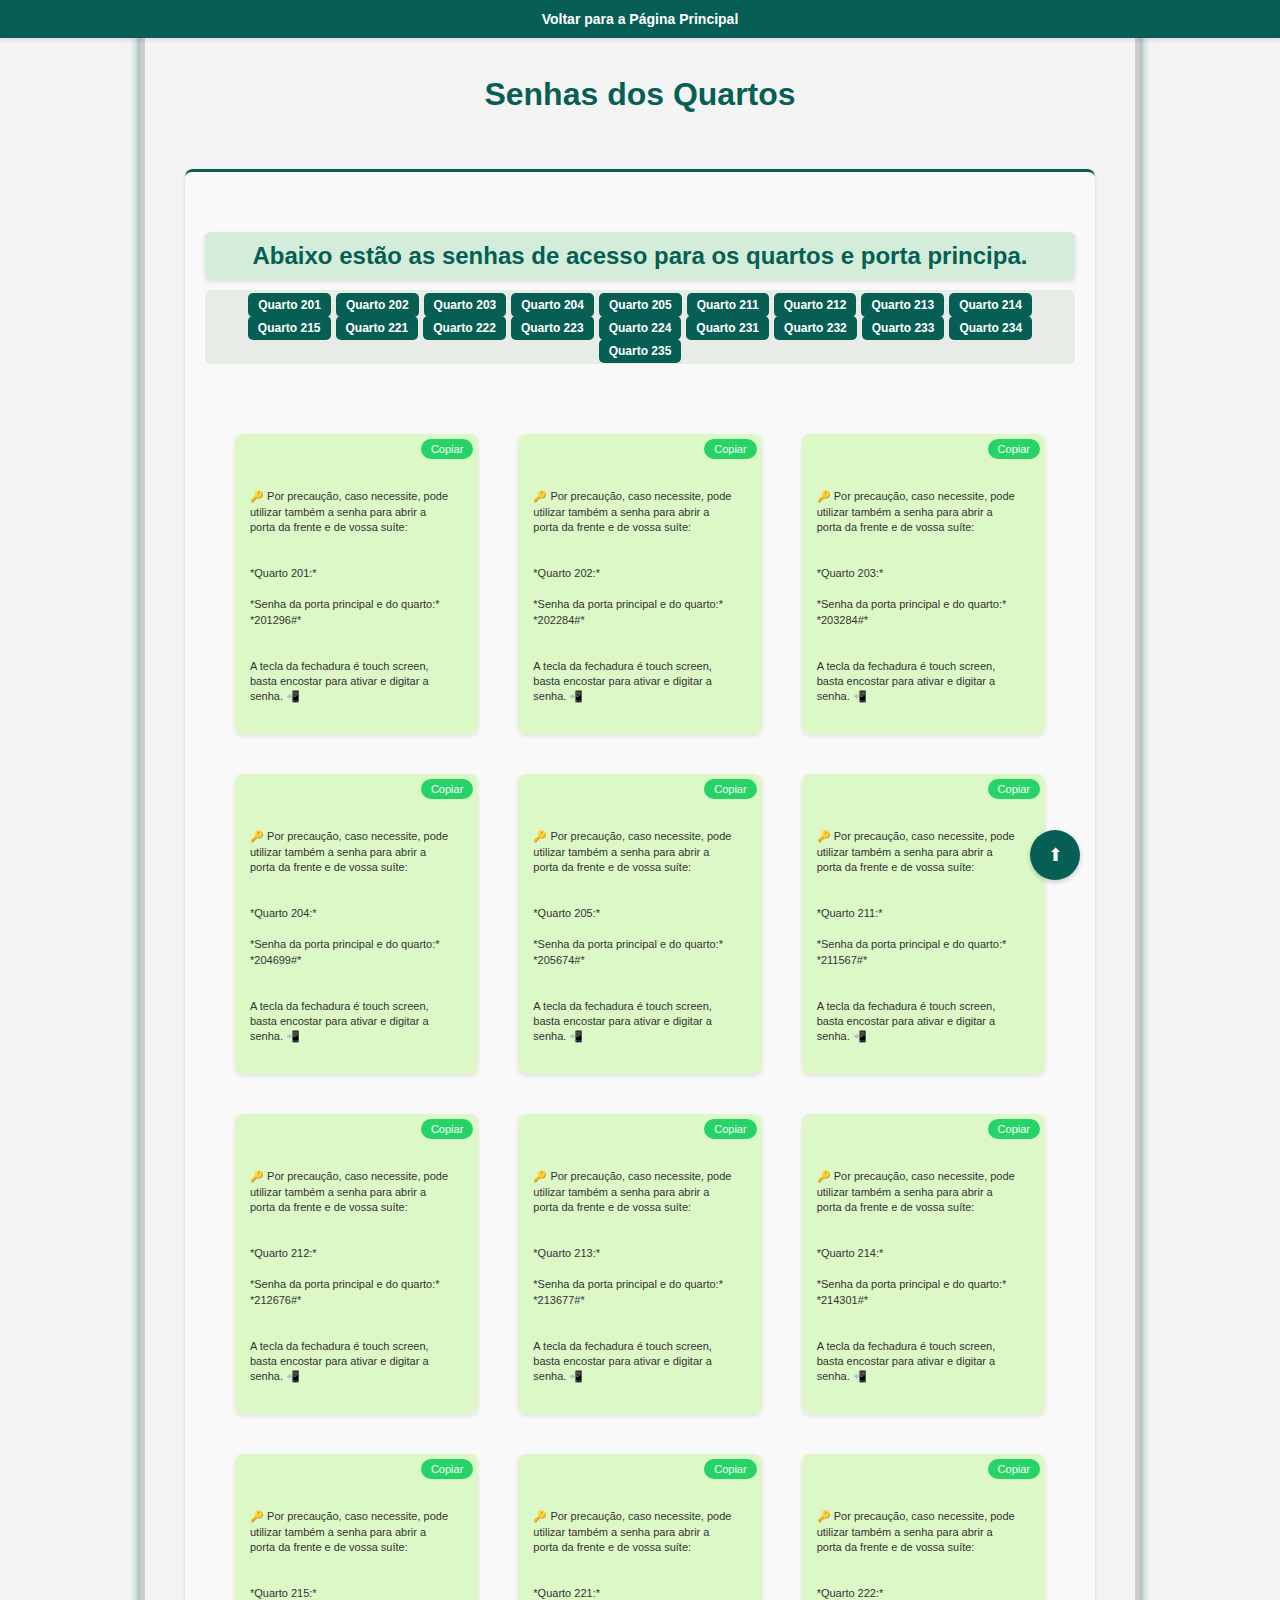
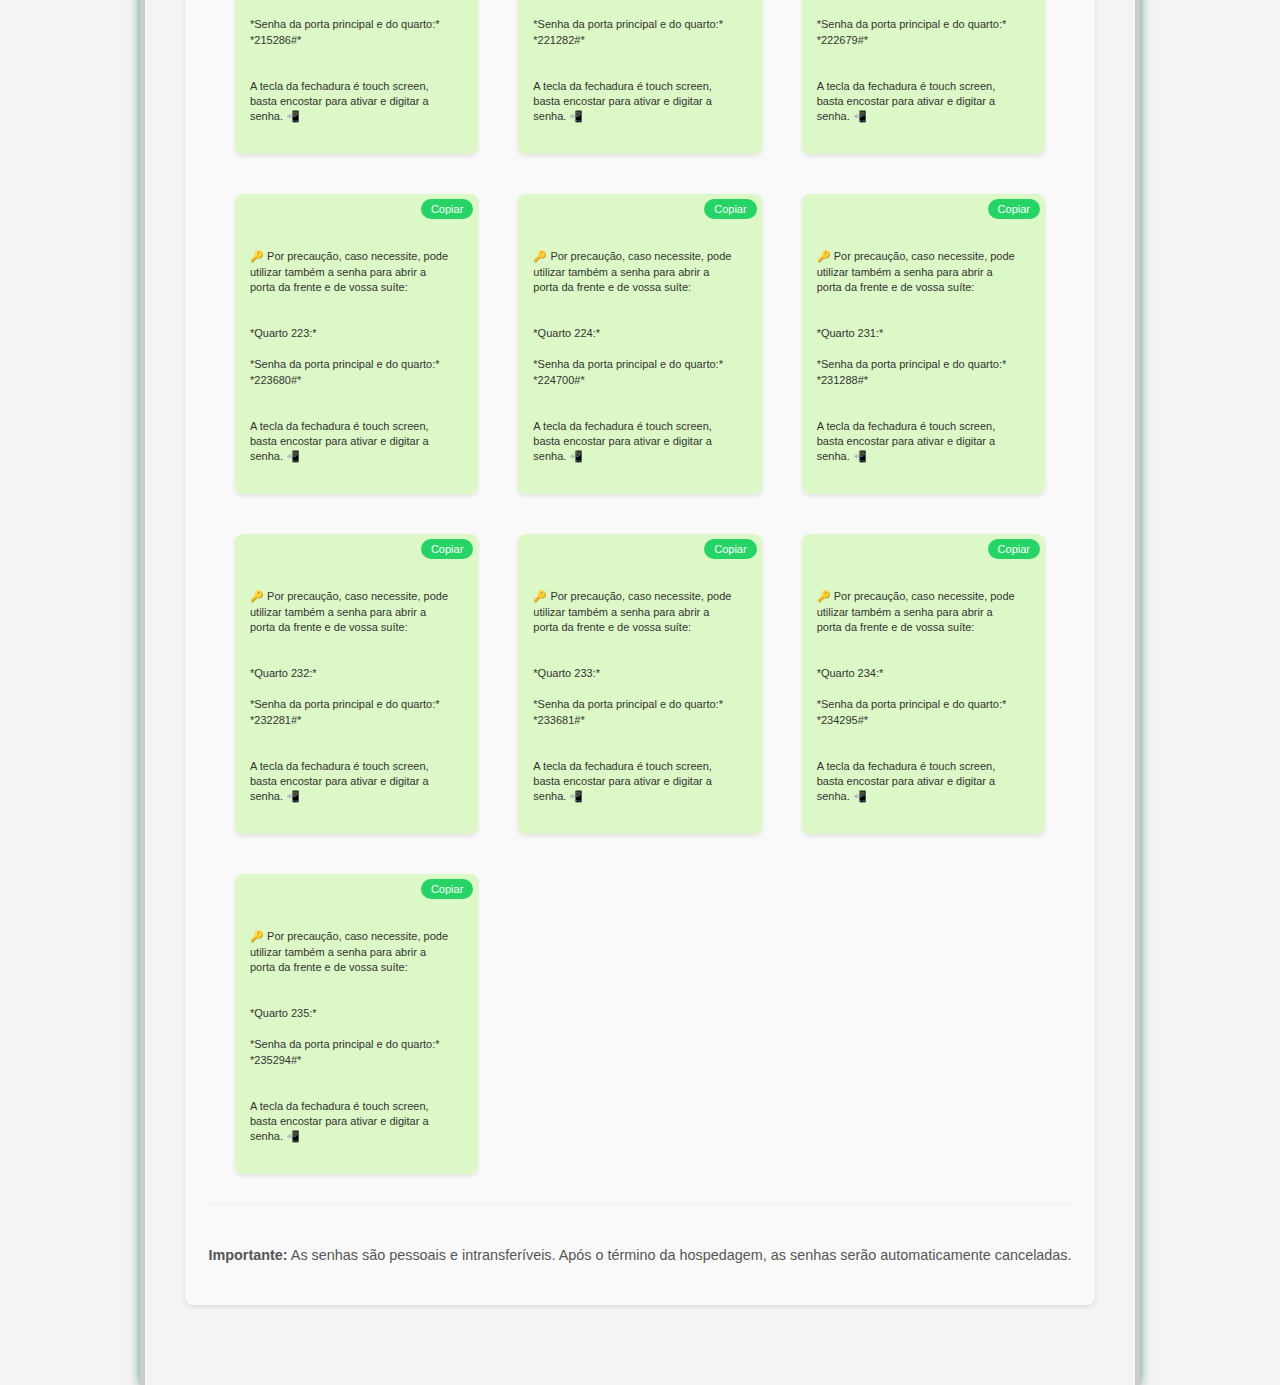
==== commit aafd4c1f: "." ====
--- a/senhas.html
+++ b/senhas.html
@@ -50,172 +50,229 @@
                 <!-- Bloco de mensagens -->
                 <div class="mensagem-whatsapp" id="quarto-201">
                     <p>
-                        *Quarto 201* <br>
-                        *Senha da porta principal e do quarto:* *201296#*<br>
-                        → A tecla da fechadura é *touch screen*, basta encostar para ativar e digitar a senha;<br>
-                        → Caso erre a senha, é só clicar em *asterisco (*)* e reiniciar o processo.
+                        🔑 Por precaução, caso necessite, pode utilizar também a senha para abrir a porta da frente e de vossa suíte:<br><br>
+                        *Quarto 201:*<br>
+                        *Senha da porta principal e do quarto:* *201296#*<br><br>
+                        A tecla da fechadura é touch screen, basta encostar para ativar e digitar a senha. 📲<br><br>
+                        Caso erre a senha, é só clicar em asterisco (✱) e reiniciar o processo. 🔄<br><br>
+                        Caso, ao tentar abrir movimentando a maçaneta da porta principal para baixo, verifique uma trava de segurança, basta apenas efetuar o movimento para cima e assim ela se abrirá. 🚪🔓<br><br>
+                        Qualquer dúvida, estamos à disposição! 😊
                     </p>
                     <button class="botao-copiar" onclick="copiarTexto(this)">Copiar</button>
                 </div>
                 <div class="mensagem-whatsapp" id="quarto-202">
                     <p>
-                        *Quarto 202:* <br>
-                        *Senha da porta principal e do quarto:* *202284#*<br>
-                        → A tecla da fechadura é *touch screen*, basta encostar para ativar e digitar a senha;<br>
-                        → Caso erre a senha, é só clicar em *asterisco (*)* e reiniciar o processo.
+                        🔑 Por precaução, caso necessite, pode utilizar também a senha para abrir a porta da frente e de vossa suíte:<br><br>
+                        *Quarto 202:*<br>
+                        *Senha da porta principal e do quarto:* *202284#*<br><br>
+                        A tecla da fechadura é touch screen, basta encostar para ativar e digitar a senha. 📲<br><br>
+                        Caso erre a senha, é só clicar em asterisco (✱) e reiniciar o processo. 🔄<br><br>
+                        Caso, ao tentar abrir movimentando a maçaneta da porta principal para baixo, verifique uma trava de segurança, basta apenas efetuar o movimento para cima e assim ela se abrirá. 🚪🔓<br><br>
+                        Qualquer dúvida, estamos à disposição! 😊
                     </p>
                     <button class="botao-copiar" onclick="copiarTexto(this)">Copiar</button>
                 </div>
                 <div class="mensagem-whatsapp" id="quarto-203">
                     <p>
-                        *Quarto 203:* <br>
-                        *Senha da porta principal e do quarto:* *203284#*<br>
-                        → A tecla da fechadura é *touch screen*, basta encostar para ativar e digitar a senha;<br>
-                        → Caso erre a senha, é só clicar em *asterisco** e reiniciar o processo.
+                        🔑 Por precaução, caso necessite, pode utilizar também a senha para abrir a porta da frente e de vossa suíte:<br><br>
+                        *Quarto 203:*<br>
+                        *Senha da porta principal e do quarto:* *203284#*<br><br>
+                        A tecla da fechadura é touch screen, basta encostar para ativar e digitar a senha. 📲<br><br>
+                        Caso erre a senha, é só clicar em asterisco (✱) e reiniciar o processo. 🔄<br><br>
+                        Caso, ao tentar abrir movimentando a maçaneta da porta principal para baixo, verifique uma trava de segurança, basta apenas efetuar o movimento para cima e assim ela se abrirá. 🚪🔓<br><br>
+                        Qualquer dúvida, estamos à disposição! 😊
                     </p>
                     <button class="botao-copiar" onclick="copiarTexto(this)">Copiar</button>
                 </div>
                 <div class="mensagem-whatsapp" id="quarto-204">
                     <p>
+                        🔑 Por precaução, caso necessite, pode utilizar também a senha para abrir a porta da frente e de vossa suíte:<br><br>
                         *Quarto 204:*<br>
-                        *Senha da porta principal e do quarto:* *204699#*<br>
-                        → A tecla da fechadura é *touch screen*, basta encostar para ativar e digitar a senha;<br>
-                        → Caso erre a senha, é só clicar em *asterisco (*)* e reiniciar o processo.
+                        *Senha da porta principal e do quarto:* *204699#*<br><br>
+                        A tecla da fechadura é touch screen, basta encostar para ativar e digitar a senha. 📲<br><br>
+                        Caso erre a senha, é só clicar em asterisco (✱) e reiniciar o processo. 🔄<br><br>
+                        Caso, ao tentar abrir movimentando a maçaneta da porta principal para baixo, verifique uma trava de segurança, basta apenas efetuar o movimento para cima e assim ela se abrirá. 🚪🔓<br><br>
+                        Qualquer dúvida, estamos à disposição! 😊
                     </p>
                     <button class="botao-copiar" onclick="copiarTexto(this)">Copiar</button>
                 </div>
                 <div class="mensagem-whatsapp" id="quarto-205">
                     <p>
+                        🔑 Por precaução, caso necessite, pode utilizar também a senha para abrir a porta da frente e de vossa suíte:<br><br>
                         *Quarto 205:*<br>
-                        *Senha da porta principal e do quarto:* *205674#*<br>
-                        → A tecla da fechadura é *touch screen*, basta encostar para ativar e digitar a senha;<br>
-                        → Caso erre a senha, é só clicar em *asterisco (*)* e reiniciar o processo.
+                        *Senha da porta principal e do quarto:* *205674#*<br><br>
+                        A tecla da fechadura é touch screen, basta encostar para ativar e digitar a senha. 📲<br><br>
+                        Caso erre a senha, é só clicar em asterisco (✱) e reiniciar o processo. 🔄<br><br>
+                        Caso, ao tentar abrir movimentando a maçaneta da porta principal para baixo, verifique uma trava de segurança, basta apenas efetuar o movimento para cima e assim ela se abrirá. 🚪🔓<br><br>
+                        Qualquer dúvida, estamos à disposição! 😊
                     </p>
                     <button class="botao-copiar" onclick="copiarTexto(this)">Copiar</button>
                 </div>
                 <div class="mensagem-whatsapp" id="quarto-211">
                     <p>
-                        *Quarto 211:* <br>
-                        *Senha da porta principal e do quarto:* *211567#*<br>
-                        → A tecla da fechadura é *touch screen*, basta encostar para ativar e digitar a senha;<br>
-                        → Caso erre a senha, é só clicar em *asterisco (*)* e reiniciar o processo.
+                        🔑 Por precaução, caso necessite, pode utilizar também a senha para abrir a porta da frente e de vossa suíte:<br><br>
+                        *Quarto 211:*<br>
+                        *Senha da porta principal e do quarto:* *211567#*<br><br>
+                        A tecla da fechadura é touch screen, basta encostar para ativar e digitar a senha. 📲<br><br>
+                        Caso erre a senha, é só clicar em asterisco (✱) e reiniciar o processo. 🔄<br><br>
+                        Caso, ao tentar abrir movimentando a maçaneta da porta principal para baixo, verifique uma trava de segurança, basta apenas efetuar o movimento para cima e assim ela se abrirá. 🚪🔓<br><br>
+                        Qualquer dúvida, estamos à disposição! 😊
                     </p>
                     <button class="botao-copiar" onclick="copiarTexto(this)">Copiar</button>
                 </div>
                 <div class="mensagem-whatsapp" id="quarto-212">
                     <p>
+                        🔑 Por precaução, caso necessite, pode utilizar também a senha para abrir a porta da frente e de vossa suíte:<br><br>
                         *Quarto 212:*<br>
-                        *Senha da porta principal e do quarto:* *212676#*<br>
-                        → A tecla da fechadura é *touch screen*, basta encostar para ativar e digitar a senha;<br>
-                        → Caso erre a senha, é só clicar em *asterisco (*)* e reiniciar o processo.
+                        *Senha da porta principal e do quarto:* *212676#*<br><br>
+                        A tecla da fechadura é touch screen, basta encostar para ativar e digitar a senha. 📲<br><br>
+                        Caso erre a senha, é só clicar em asterisco (✱) e reiniciar o processo. 🔄<br><br>
+                        Caso, ao tentar abrir movimentando a maçaneta da porta principal para baixo, verifique uma trava de segurança, basta apenas efetuar o movimento para cima e assim ela se abrirá. 🚪🔓<br><br>
+                        Qualquer dúvida, estamos à disposição! 😊
                     </p>
                     <button class="botao-copiar" onclick="copiarTexto(this)">Copiar</button>
                 </div>
                 <div class="mensagem-whatsapp" id="quarto-213">
                     <p>
+                        🔑 Por precaução, caso necessite, pode utilizar também a senha para abrir a porta da frente e de vossa suíte:<br><br>
                         *Quarto 213:*<br>
-                        *Senha da porta principal e do quarto:* *213677#*<br>
-                        → A tecla da fechadura é *touch screen*, basta encostar para ativar e digitar a senha;<br>
-                        → Caso erre a senha, é só clicar em *asterisco (*)* e reiniciar o processo.
+                        *Senha da porta principal e do quarto:* *213677#*<br><br>
+                        A tecla da fechadura é touch screen, basta encostar para ativar e digitar a senha. 📲<br><br>
+                        Caso erre a senha, é só clicar em asterisco (✱) e reiniciar o processo. 🔄<br><br>
+                        Caso, ao tentar abrir movimentando a maçaneta da porta principal para baixo, verifique uma trava de segurança, basta apenas efetuar o movimento para cima e assim ela se abrirá. 🚪🔓<br><br>
+                        Qualquer dúvida, estamos à disposição! 😊
                     </p>
                     <button class="botao-copiar" onclick="copiarTexto(this)">Copiar</button>
                 </div>
                 <div class="mensagem-whatsapp" id="quarto-214">
                     <p>
-                        *Quarto 214:* *214301#*<br>
-                        *Senha da porta principal e do quarto:* *214301#*<br>
-                        → A tecla da fechadura é *touch screen*, basta encostar para ativar e digitar a senha;<br>
-                        → Caso erre a senha, é só clicar em *asterisco (*)* e reiniciar o processo.
+                        🔑 Por precaução, caso necessite, pode utilizar também a senha para abrir a porta da frente e de vossa suíte:<br><br>
+                        *Quarto 214:*<br>
+                        *Senha da porta principal e do quarto:* *214301#*<br><br>
+                        A tecla da fechadura é touch screen, basta encostar para ativar e digitar a senha. 📲<br><br>
+                        Caso erre a senha, é só clicar em asterisco (✱) e reiniciar o processo. 🔄<br><br>
+                        Caso, ao tentar abrir movimentando a maçaneta da porta principal para baixo, verifique uma trava de segurança, basta apenas efetuar o movimento para cima e assim ela se abrirá. 🚪🔓<br><br>
+                        Qualquer dúvida, estamos à disposição! 😊
                     </p>
                     <button class="botao-copiar" onclick="copiarTexto(this)">Copiar</button>
                 </div>
                 <div class="mensagem-whatsapp" id="quarto-215">
                     <p>
-                        *Quarto 215:* *215286#*<br>
-                        *Senha da porta principal e do quarto:* *215286#*<br>
-                        → A tecla da fechadura é *touch screen*, basta encostar para ativar e digitar a senha;<br>
-                        → Caso erre a senha, é só clicar em *asterisco (*)* e reiniciar o processo.
+                        🔑 Por precaução, caso necessite, pode utilizar também a senha para abrir a porta da frente e de vossa suíte:<br><br>
+                        *Quarto 215:*<br>
+                        *Senha da porta principal e do quarto:* *215286#*<br><br>
+                        A tecla da fechadura é touch screen, basta encostar para ativar e digitar a senha. 📲<br><br>
+                        Caso erre a senha, é só clicar em asterisco (✱) e reiniciar o processo. 🔄<br><br>
+                        Caso, ao tentar abrir movimentando a maçaneta da porta principal para baixo, verifique uma trava de segurança, basta apenas efetuar o movimento para cima e assim ela se abrirá. 🚪🔓<br><br>
+                        Qualquer dúvida, estamos à disposição! 😊
                     </p>
                     <button class="botao-copiar" onclick="copiarTexto(this)">Copiar</button>
                 </div>
                 <div class="mensagem-whatsapp" id="quarto-221">
                     <p>
+                        🔑 Por precaução, caso necessite, pode utilizar também a senha para abrir a porta da frente e de vossa suíte:<br><br>
                         *Quarto 221:*<br>
-                        *Senha da porta principal e do quarto:* *221282#*<br>
-                        → A tecla da fechadura é *touch screen*, basta encostar para ativar e digitar a senha;<br>
-                        → Caso erre a senha, é só clicar em *asterisco (*)* e reiniciar o processo.
+                        *Senha da porta principal e do quarto:* *221282#*<br><br>
+                        A tecla da fechadura é touch screen, basta encostar para ativar e digitar a senha. 📲<br><br>
+                        Caso erre a senha, é só clicar em asterisco (✱) e reiniciar o processo. 🔄<br><br>
+                        Caso, ao tentar abrir movimentando a maçaneta da porta principal para baixo, verifique uma trava de segurança, basta apenas efetuar o movimento para cima e assim ela se abrirá. 🚪🔓<br><br>
+                        Qualquer dúvida, estamos à disposição! 😊
                     </p>
                     <button class="botao-copiar" onclick="copiarTexto(this)">Copiar</button>
                 </div>
                 <div class="mensagem-whatsapp" id="quarto-222">
                     <p>
-                        *Quarto 222:* <br>
-                        *Senha da porta principal e do quarto:* *222679#*<br>
-                        → A tecla da fechadura é *touch screen*, basta encostar para ativar e digitar a senha;<br>
-                        → Caso erre a senha, é só clicar em *asterisco (*)* e reiniciar o processo.
+                        🔑 Por precaução, caso necessite, pode utilizar também a senha para abrir a porta da frente e de vossa suíte:<br><br>
+                        *Quarto 222:*<br>
+                        *Senha da porta principal e do quarto:* *222679#*<br><br>
+                        A tecla da fechadura é touch screen, basta encostar para ativar e digitar a senha. 📲<br><br>
+                        Caso erre a senha, é só clicar em asterisco (✱) e reiniciar o processo. 🔄<br><br>
+                        Caso, ao tentar abrir movimentando a maçaneta da porta principal para baixo, verifique uma trava de segurança, basta apenas efetuar o movimento para cima e assim ela se abrirá. 🚪🔓<br><br>
+                        Qualquer dúvida, estamos à disposição! 😊
                     </p>
                     <button class="botao-copiar" onclick="copiarTexto(this)">Copiar</button>
                 </div>
                 <div class="mensagem-whatsapp" id="quarto-223">
                     <p>
-                        *Quarto 223:* <br>
-                        *Senha da porta principal e do quarto:* *223680#*<br>
-                        → A tecla da fechadura é *touch screen*, basta encostar para ativar e digitar a senha;<br>
-                        → Caso erre a senha, é só clicar em *asterisco (*)* e reiniciar o processo.
+                        🔑 Por precaução, caso necessite, pode utilizar também a senha para abrir a porta da frente e de vossa suíte:<br><br>
+                        *Quarto 223:*<br>
+                        *Senha da porta principal e do quarto:* *223680#*<br><br>
+                        A tecla da fechadura é touch screen, basta encostar para ativar e digitar a senha. 📲<br><br>
+                        Caso erre a senha, é só clicar em asterisco (✱) e reiniciar o processo. 🔄<br><br>
+                        Caso, ao tentar abrir movimentando a maçaneta da porta principal para baixo, verifique uma trava de segurança, basta apenas efetuar o movimento para cima e assim ela se abrirá. 🚪🔓<br><br>
+                        Qualquer dúvida, estamos à disposição! 😊
                     </p>
                     <button class="botao-copiar" onclick="copiarTexto(this)">Copiar</button>
                 </div>
                 <div class="mensagem-whatsapp" id="quarto-224">
                     <p>
-                        *Quarto 224:* <br>
-                        *Senha da porta principal e do quarto:* *224700#*<br>
-                        → A tecla da fechadura é *touch screen*, basta encostar para ativar e digitar a senha;<br>
-                        → Caso erre a senha, é só clicar em *asterisco (*)* e reiniciar o processo.
+                        🔑 Por precaução, caso necessite, pode utilizar também a senha para abrir a porta da frente e de vossa suíte:<br><br>
+                        *Quarto 224:*<br>
+                        *Senha da porta principal e do quarto:* *224700#*<br><br>
+                        A tecla da fechadura é touch screen, basta encostar para ativar e digitar a senha. 📲<br><br>
+                        Caso erre a senha, é só clicar em asterisco (✱) e reiniciar o processo. 🔄<br><br>
+                        Caso, ao tentar abrir movimentando a maçaneta da porta principal para baixo, verifique uma trava de segurança, basta apenas efetuar o movimento para cima e assim ela se abrirá. 🚪🔓<br><br>
+                        Qualquer dúvida, estamos à disposição! 😊
                     </p>
                     <button class="botao-copiar" onclick="copiarTexto(this)">Copiar</button>
                 </div>
                 <div class="mensagem-whatsapp" id="quarto-231">
                     <p>
-                        *Quarto 231:* <br>
-                        *Senha da porta principal e do quarto:* *231288#*<br>
-                        → A tecla da fechadura é *touch screen*, basta encostar para ativar e digitar a senha;<br>
-                        → Caso erre a senha, é só clicar em *asterisco (*)* e reiniciar o processo.
+                        🔑 Por precaução, caso necessite, pode utilizar também a senha para abrir a porta da frente e de vossa suíte:<br><br>
+                        *Quarto 231:*<br>
+                        *Senha da porta principal e do quarto:* *231288#*<br><br>
+                        A tecla da fechadura é touch screen, basta encostar para ativar e digitar a senha. 📲<br><br>
+                        Caso erre a senha, é só clicar em asterisco (✱) e reiniciar o processo. 🔄<br><br>
+                        Caso, ao tentar abrir movimentando a maçaneta da porta principal para baixo, verifique uma trava de segurança, basta apenas efetuar o movimento para cima e assim ela se abrirá. 🚪🔓<br><br>
+                        Qualquer dúvida, estamos à disposição! 😊
                     </p>
                     <button class="botao-copiar" onclick="copiarTexto(this)">Copiar</button>
                 </div>
                 <div class="mensagem-whatsapp" id="quarto-232">
                     <p>
+                        🔑 Por precaução, caso necessite, pode utilizar também a senha para abrir a porta da frente e de vossa suíte:<br><br>
                         *Quarto 232:*<br>
-                        *Senha da porta principal e do quarto:* *232281#*<br>
-                        → A tecla da fechadura é *touch screen*, basta encostar para ativar e digitar a senha;<br>
-                        → Caso erre a senha, é só clicar em *asterisco (*)* e reiniciar o processo.
+                        *Senha da porta principal e do quarto:* *232281#*<br><br>
+                        A tecla da fechadura é touch screen, basta encostar para ativar e digitar a senha. 📲<br><br>
+                        Caso erre a senha, é só clicar em asterisco (✱) e reiniciar o processo. 🔄<br><br>
+                        Caso, ao tentar abrir movimentando a maçaneta da porta principal para baixo, verifique uma trava de segurança, basta apenas efetuar o movimento para cima e assim ela se abrirá. 🚪🔓<br><br>
+                        Qualquer dúvida, estamos à disposição! 😊
                     </p>
                     <button class="botao-copiar" onclick="copiarTexto(this)">Copiar</button>
                 </div>
                 <div class="mensagem-whatsapp" id="quarto-233">
                     <p>
-                        *Quarto 233:* <br>
-                        *Senha da porta principal e do quarto:* *233681#*<br>
-                        → A tecla da fechadura é *touch screen*, basta encostar para ativar e digitar a senha;<br>
-                        → Caso erre a senha, é só clicar em *asterisco (*)* e reiniciar o processo.
+                        🔑 Por precaução, caso necessite, pode utilizar também a senha para abrir a porta da frente e de vossa suíte:<br><br>
+                        *Quarto 233:*<br>
+                        *Senha da porta principal e do quarto:* *233681#*<br><br>
+                        A tecla da fechadura é touch screen, basta encostar para ativar e digitar a senha. 📲<br><br>
+                        Caso erre a senha, é só clicar em asterisco (✱) e reiniciar o processo. 🔄<br><br>
+                        Caso, ao tentar abrir movimentando a maçaneta da porta principal para baixo, verifique uma trava de segurança, basta apenas efetuar o movimento para cima e assim ela se abrirá. 🚪🔓<br><br>
+                        Qualquer dúvida, estamos à disposição! 😊
                     </p>
                     <button class="botao-copiar" onclick="copiarTexto(this)">Copiar</button>
                 </div>
                 <div class="mensagem-whatsapp" id="quarto-234">
                     <p>
+                        🔑 Por precaução, caso necessite, pode utilizar também a senha para abrir a porta da frente e de vossa suíte:<br><br>
                         *Quarto 234:*<br>
-                        *Senha da porta principal e do quarto:* *234295#*<br>
-                        → A tecla da fechadura é *touch screen*, basta encostar para ativar e digitar a senha;<br>
-                        → Caso erre a senha, é só clicar em *asterisco (*)* e reiniciar o processo.
+                        *Senha da porta principal e do quarto:* *234295#*<br><br>
+                        A tecla da fechadura é touch screen, basta encostar para ativar e digitar a senha. 📲<br><br>
+                        Caso erre a senha, é só clicar em asterisco (✱) e reiniciar o processo. 🔄<br><br>
+                        Caso, ao tentar abrir movimentando a maçaneta da porta principal para baixo, verifique uma trava de segurança, basta apenas efetuar o movimento para cima e assim ela se abrirá. 🚪🔓<br><br>
+                        Qualquer dúvida, estamos à disposição! 😊
                     </p>
                     <button class="botao-copiar" onclick="copiarTexto(this)">Copiar</button>
                 </div>
                 <div class="mensagem-whatsapp" id="quarto-235">
                     <p>
-                        *Quarto 235:* <br>
-                        *Senha da porta principal e do quarto:* *235294#*<br>
-                        → A tecla da fechadura é *touch screen*, basta encostar para ativar e digitar a senha;<br>
-                        → Caso erre a senha, é só clicar em *asterisco (*)* e reiniciar o processo.
+                        🔑 Por precaução, caso necessite, pode utilizar também a senha para abrir a porta da frente e de vossa suíte:<br><br>
+                        *Quarto 235:*<br>
+                        *Senha da porta principal e do quarto:* *235294#*<br><br>
+                        A tecla da fechadura é touch screen, basta encostar para ativar e digitar a senha. 📲<br><br>
+                        Caso erre a senha, é só clicar em asterisco (✱) e reiniciar o processo. 🔄<br><br>
+                        Caso, ao tentar abrir movimentando a maçaneta da porta principal para baixo, verifique uma trava de segurança, basta apenas efetuar o movimento para cima e assim ela se abrirá. 🚪🔓<br><br>
+                        Qualquer dúvida, estamos à disposição! 😊
                     </p>
                     <button class="botao-copiar" onclick="copiarTexto(this)">Copiar</button>
                 </div>
--- a/style.css
+++ b/style.css
@@ -204,7 +204,7 @@
 section {
     scroll-margin-top: 80px; /* Espaço para que o título não fique escondido atrás do menu */
     padding: 20px; /* Espaçamento interno para as seções */
-    border-top: 3px solid #34b7f1; /* Linha no topo de cada seção */
+    border-top: 3px solid #075e54; /* Linha no topo de cada seção */
     margin-bottom: 40px; /* Espaçamento entre as seções */
     background-color: #f9f9f9; /* Fundo claro para destacar a seção */
     border-radius: 8px; /* Bordas arredondadas */
@@ -219,6 +219,58 @@
     text-align: center; /* Centraliza o título */
 }
 
+/* Estilo do botão hambúrguer */
+.menu-toggle {
+    display: none; /* Esconde o botão em telas grandes */
+    background-color: #075e54;
+    color: white;
+    border: none;
+    font-size: 24px;
+    padding: 10px;
+    cursor: pointer;
+    border-radius: 5px;
+    position: absolute;
+    top: 20px;
+    right: 20px;
+    z-index: 1001;
+}
+
+/* Estilo do menu fixo */
+.menu-fixo {
+    display: flex;
+    justify-content: center;
+    align-items: center;
+}
+
+.menu-fixo ul {
+    list-style: none;
+    display: flex;
+    flex-wrap: wrap; /* Permite que os itens quebrem linha em telas menores */
+    justify-content: center;
+    padding: 0;
+    margin: 0;
+    gap: 10px; /* Espaçamento entre os itens */
+}
+
+.menu-fixo ul li {
+    margin: 0;
+}
+
+.menu-fixo ul li a {
+    text-decoration: none;
+    color: white;
+    background-color: #075E54; /* Verde claro */
+    padding: 8px 12px; /* Ajusta o tamanho do botão */
+    border-radius: 5px;
+    font-size: 14px; /* Reduz o tamanho da fonte */
+    white-space: nowrap; /* Evita que palavras longas quebrem */
+    transition: background-color 0.3s ease;
+}
+
+.menu-fixo ul li a:hover {
+    background-color: #25d366; /* Verde escuro ao passar o mouse */
+}
+
 /* Responsividade */
 @media screen and (max-width: 1200px) {
     .grid-mensagens {
@@ -241,6 +293,50 @@
         max-height: 250px;
         margin: 0 auto;
         width: 95%;
+    }
+}
+
+/* Responsividade para telas menores */
+@media (max-width: 768px) {
+    .menu-toggle {
+        display: block; /* Mostra o botão hambúrguer */
+    }
+
+    .menu-fixo {
+        display: none; /* Esconde o menu por padrão */
+        flex-direction: column;
+        position: absolute;
+        top: 60px;
+        right: 20px;
+        background-color: #075e54;
+        padding: 20px;
+        border-radius: 8px;
+        box-shadow: 0 2px 5px rgba(0, 0, 0, 0.2);
+        z-index: 1000;
+    }
+
+    .menu-fixo.active {
+        display: flex; /* Mostra o menu quando ativo */
+    }
+
+    .menu-fixo ul {
+        flex-direction: column; /* Exibe o menu em coluna */
+        align-items: center;
+        gap: 5px; /* Reduz o espaçamento entre os itens */
+    }
+
+    .menu-fixo ul li a {
+        font-size: 12px; /* Reduz ainda mais o tamanho da fonte */
+        padding: 6px 8px; /* Ajusta o tamanho do botão */
+        text-align: center; /* Centraliza o texto */
+    }
+
+    #voltar-topo {
+        right: 20px; /* Ajusta a posição do botão */
+        bottom: 20px;
+        width: 40px; /* Reduz o tamanho do botão */
+        height: 40px;
+        font-size: 14px;
     }
 }
 
@@ -295,28 +391,30 @@
 .menu-fixo ul {
     list-style: none;
     display: flex;
+    flex-wrap: wrap; /* Permite que os itens quebrem linha em telas menores */
     justify-content: center;
-    margin: 0;
     padding: 0;
+    margin: 0;
+    gap: 10px; /* Espaçamento entre os itens */
 }
 
 .menu-fixo ul li {
-    margin: 0 15px;
+    margin: 0;
 }
 
 .menu-fixo ul li a {
     text-decoration: none;
     color: white;
-    font-weight: bold;
-    font-size: 14px;
-    padding: 10px 15px;
+    background-color: #075E54; /* Verde claro */
+    padding: 8px 12px; /* Ajusta o tamanho do botão */
     border-radius: 5px;
+    font-size: 14px; /* Reduz o tamanho da fonte */
+    white-space: nowrap; /* Evita que palavras longas quebrem */
     transition: background-color 0.3s ease;
-    
 }
 
 .menu-fixo ul li a:hover {
-    background-color:#25d3658e;
+    background-color: #25d366; /* Verde escuro ao passar o mouse */
 }
 
 /* Botão de Voltar ao Topo */
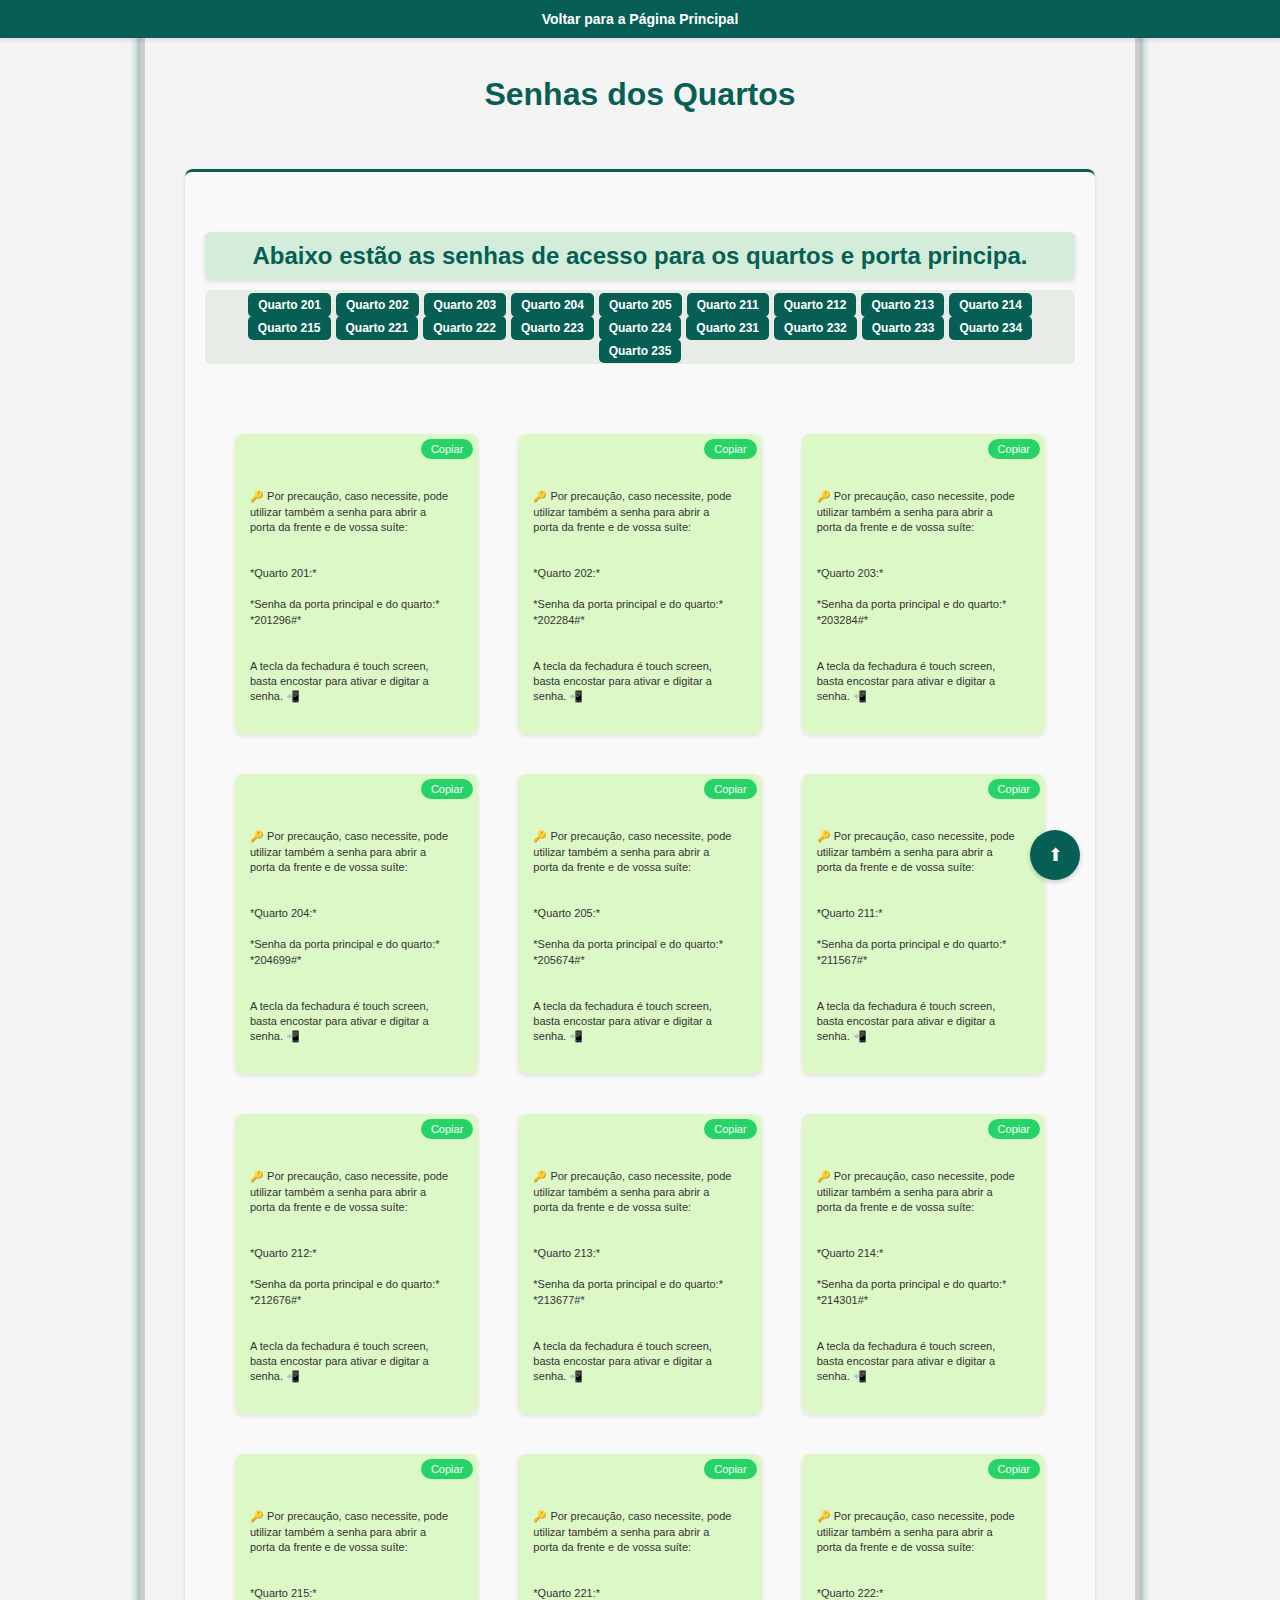
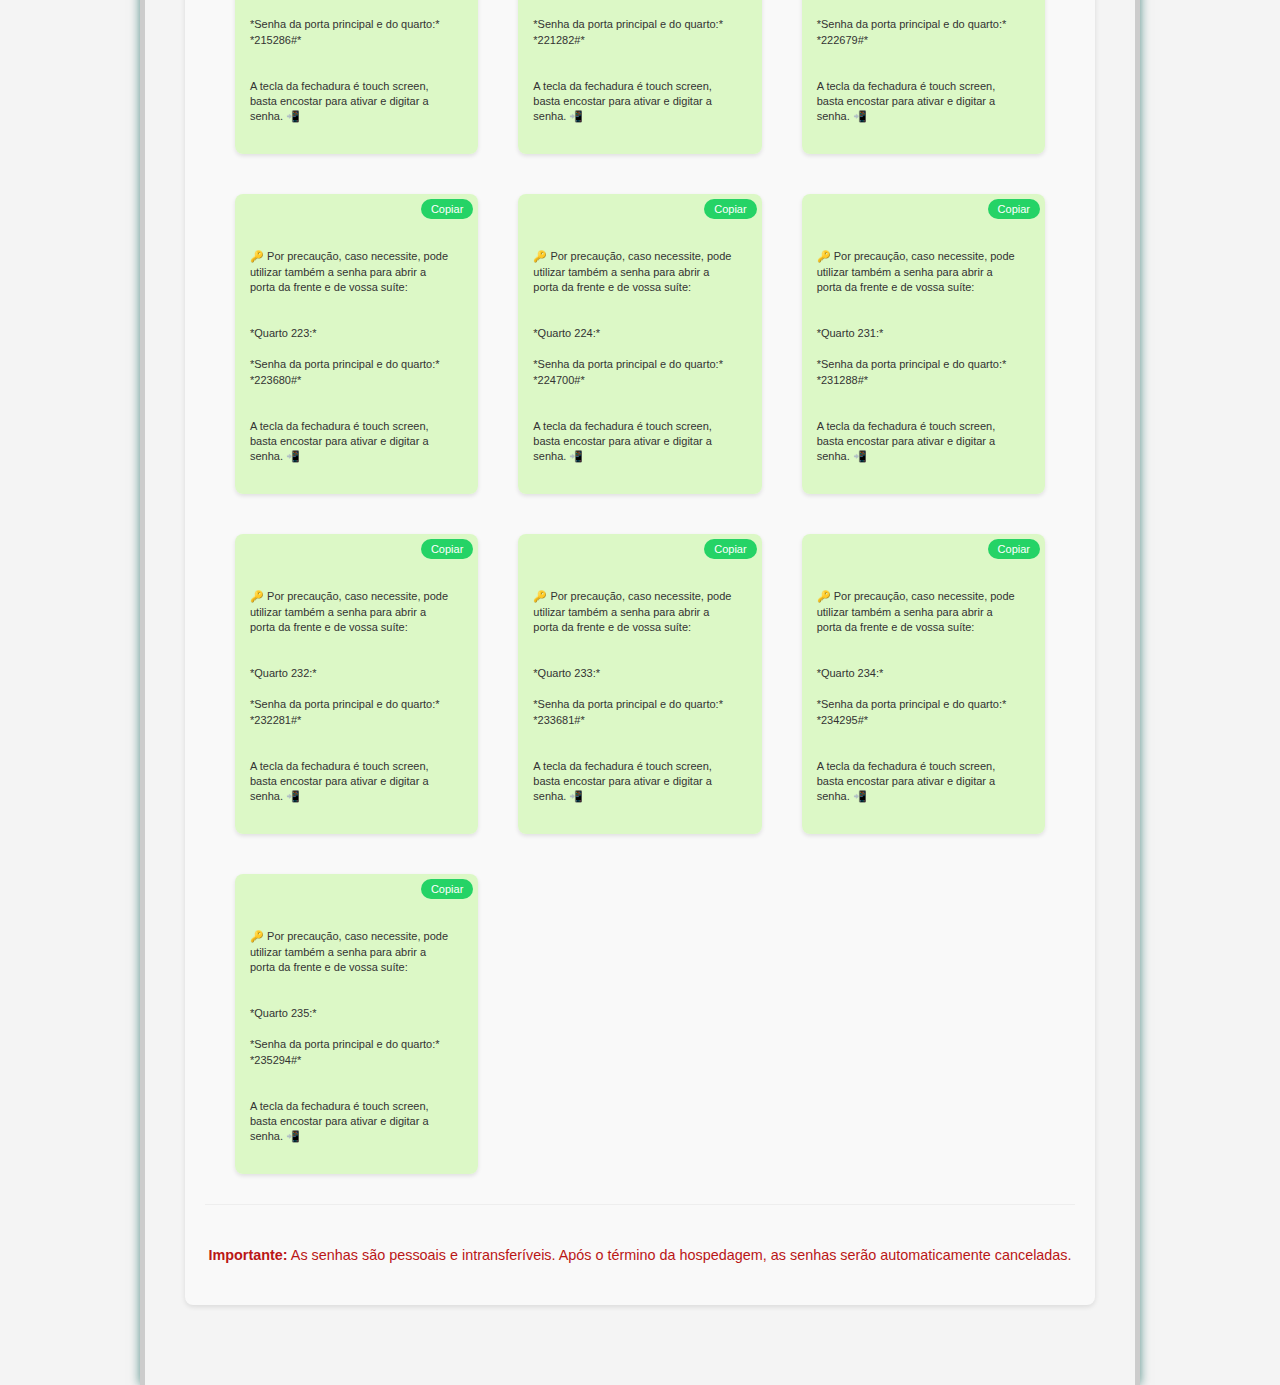
==== commit b7702642: "." ====
--- a/senhas.html
+++ b/senhas.html
@@ -55,7 +55,7 @@
                         *Senha da porta principal e do quarto:* *201296#*<br><br>
                         A tecla da fechadura é touch screen, basta encostar para ativar e digitar a senha. 📲<br><br>
                         Caso erre a senha, é só clicar em asterisco (✱) e reiniciar o processo. 🔄<br><br>
-                        Caso, ao tentar abrir movimentando a maçaneta da porta principal para baixo, verifique uma trava de segurança, basta apenas efetuar o movimento para cima e assim ela se abrirá. 🚪🔓<br><br>
+                        Caso ao tentar abrir movimentando a maçaneta da porta principal para baixo e verificar uma trava de segurança, basta apenas efetuar o movimento para cima e assim ela se abrirá. 🚪🔓<br><br>
                         Qualquer dúvida, estamos à disposição! 😊
                     </p>
                     <button class="botao-copiar" onclick="copiarTexto(this)">Copiar</button>
@@ -67,7 +67,7 @@
                         *Senha da porta principal e do quarto:* *202284#*<br><br>
                         A tecla da fechadura é touch screen, basta encostar para ativar e digitar a senha. 📲<br><br>
                         Caso erre a senha, é só clicar em asterisco (✱) e reiniciar o processo. 🔄<br><br>
-                        Caso, ao tentar abrir movimentando a maçaneta da porta principal para baixo, verifique uma trava de segurança, basta apenas efetuar o movimento para cima e assim ela se abrirá. 🚪🔓<br><br>
+                        Caso ao tentar abrir movimentando a maçaneta da porta principal para baixo e verificar uma trava de segurança, basta apenas efetuar o movimento para cima e assim ela se abrirá. 🚪🔓<br><br>
                         Qualquer dúvida, estamos à disposição! 😊
                     </p>
                     <button class="botao-copiar" onclick="copiarTexto(this)">Copiar</button>
@@ -79,7 +79,7 @@
                         *Senha da porta principal e do quarto:* *203284#*<br><br>
                         A tecla da fechadura é touch screen, basta encostar para ativar e digitar a senha. 📲<br><br>
                         Caso erre a senha, é só clicar em asterisco (✱) e reiniciar o processo. 🔄<br><br>
-                        Caso, ao tentar abrir movimentando a maçaneta da porta principal para baixo, verifique uma trava de segurança, basta apenas efetuar o movimento para cima e assim ela se abrirá. 🚪🔓<br><br>
+                        Caso ao tentar abrir movimentando a maçaneta da porta principal para baixo e verificar uma trava de segurança, basta apenas efetuar o movimento para cima e assim ela se abrirá. 🚪🔓<br><br>
                         Qualquer dúvida, estamos à disposição! 😊
                     </p>
                     <button class="botao-copiar" onclick="copiarTexto(this)">Copiar</button>
@@ -91,7 +91,7 @@
                         *Senha da porta principal e do quarto:* *204699#*<br><br>
                         A tecla da fechadura é touch screen, basta encostar para ativar e digitar a senha. 📲<br><br>
                         Caso erre a senha, é só clicar em asterisco (✱) e reiniciar o processo. 🔄<br><br>
-                        Caso, ao tentar abrir movimentando a maçaneta da porta principal para baixo, verifique uma trava de segurança, basta apenas efetuar o movimento para cima e assim ela se abrirá. 🚪🔓<br><br>
+                        Caso ao tentar abrir movimentando a maçaneta da porta principal para baixo e verificar uma trava de segurança, basta apenas efetuar o movimento para cima e assim ela se abrirá. 🚪🔓<br><br>
                         Qualquer dúvida, estamos à disposição! 😊
                     </p>
                     <button class="botao-copiar" onclick="copiarTexto(this)">Copiar</button>
@@ -103,7 +103,7 @@
                         *Senha da porta principal e do quarto:* *205674#*<br><br>
                         A tecla da fechadura é touch screen, basta encostar para ativar e digitar a senha. 📲<br><br>
                         Caso erre a senha, é só clicar em asterisco (✱) e reiniciar o processo. 🔄<br><br>
-                        Caso, ao tentar abrir movimentando a maçaneta da porta principal para baixo, verifique uma trava de segurança, basta apenas efetuar o movimento para cima e assim ela se abrirá. 🚪🔓<br><br>
+                        Caso ao tentar abrir movimentando a maçaneta da porta principal para baixo e verificar uma trava de segurança, basta apenas efetuar o movimento para cima e assim ela se abrirá. 🚪🔓<br><br>
                         Qualquer dúvida, estamos à disposição! 😊
                     </p>
                     <button class="botao-copiar" onclick="copiarTexto(this)">Copiar</button>
@@ -115,7 +115,7 @@
                         *Senha da porta principal e do quarto:* *211567#*<br><br>
                         A tecla da fechadura é touch screen, basta encostar para ativar e digitar a senha. 📲<br><br>
                         Caso erre a senha, é só clicar em asterisco (✱) e reiniciar o processo. 🔄<br><br>
-                        Caso, ao tentar abrir movimentando a maçaneta da porta principal para baixo, verifique uma trava de segurança, basta apenas efetuar o movimento para cima e assim ela se abrirá. 🚪🔓<br><br>
+                        Caso ao tentar abrir movimentando a maçaneta da porta principal para baixo e verificar uma trava de segurança, basta apenas efetuar o movimento para cima e assim ela se abrirá. 🚪🔓<br><br>
                         Qualquer dúvida, estamos à disposição! 😊
                     </p>
                     <button class="botao-copiar" onclick="copiarTexto(this)">Copiar</button>
@@ -127,7 +127,7 @@
                         *Senha da porta principal e do quarto:* *212676#*<br><br>
                         A tecla da fechadura é touch screen, basta encostar para ativar e digitar a senha. 📲<br><br>
                         Caso erre a senha, é só clicar em asterisco (✱) e reiniciar o processo. 🔄<br><br>
-                        Caso, ao tentar abrir movimentando a maçaneta da porta principal para baixo, verifique uma trava de segurança, basta apenas efetuar o movimento para cima e assim ela se abrirá. 🚪🔓<br><br>
+                        Caso ao tentar abrir movimentando a maçaneta da porta principal para baixo e verificar uma trava de segurança, basta apenas efetuar o movimento para cima e assim ela se abrirá. 🚪🔓<br><br>
                         Qualquer dúvida, estamos à disposição! 😊
                     </p>
                     <button class="botao-copiar" onclick="copiarTexto(this)">Copiar</button>
@@ -139,7 +139,7 @@
                         *Senha da porta principal e do quarto:* *213677#*<br><br>
                         A tecla da fechadura é touch screen, basta encostar para ativar e digitar a senha. 📲<br><br>
                         Caso erre a senha, é só clicar em asterisco (✱) e reiniciar o processo. 🔄<br><br>
-                        Caso, ao tentar abrir movimentando a maçaneta da porta principal para baixo, verifique uma trava de segurança, basta apenas efetuar o movimento para cima e assim ela se abrirá. 🚪🔓<br><br>
+                        Caso ao tentar abrir movimentando a maçaneta da porta principal para baixo e verificar uma trava de segurança, basta apenas efetuar o movimento para cima e assim ela se abrirá. 🚪🔓<br><br>
                         Qualquer dúvida, estamos à disposição! 😊
                     </p>
                     <button class="botao-copiar" onclick="copiarTexto(this)">Copiar</button>
@@ -151,7 +151,7 @@
                         *Senha da porta principal e do quarto:* *214301#*<br><br>
                         A tecla da fechadura é touch screen, basta encostar para ativar e digitar a senha. 📲<br><br>
                         Caso erre a senha, é só clicar em asterisco (✱) e reiniciar o processo. 🔄<br><br>
-                        Caso, ao tentar abrir movimentando a maçaneta da porta principal para baixo, verifique uma trava de segurança, basta apenas efetuar o movimento para cima e assim ela se abrirá. 🚪🔓<br><br>
+                        Caso ao tentar abrir movimentando a maçaneta da porta principal para baixo e verificar uma trava de segurança, basta apenas efetuar o movimento para cima e assim ela se abrirá. 🚪🔓<br><br>
                         Qualquer dúvida, estamos à disposição! 😊
                     </p>
                     <button class="botao-copiar" onclick="copiarTexto(this)">Copiar</button>
@@ -163,7 +163,7 @@
                         *Senha da porta principal e do quarto:* *215286#*<br><br>
                         A tecla da fechadura é touch screen, basta encostar para ativar e digitar a senha. 📲<br><br>
                         Caso erre a senha, é só clicar em asterisco (✱) e reiniciar o processo. 🔄<br><br>
-                        Caso, ao tentar abrir movimentando a maçaneta da porta principal para baixo, verifique uma trava de segurança, basta apenas efetuar o movimento para cima e assim ela se abrirá. 🚪🔓<br><br>
+                        Caso ao tentar abrir movimentando a maçaneta da porta principal para baixo e verificar uma trava de segurança, basta apenas efetuar o movimento para cima e assim ela se abrirá. 🚪🔓<br><br>
                         Qualquer dúvida, estamos à disposição! 😊
                     </p>
                     <button class="botao-copiar" onclick="copiarTexto(this)">Copiar</button>
--- a/style.css
+++ b/style.css
@@ -6,6 +6,7 @@
     font-family: Arial, sans-serif;
     max-width: 100%;
 }
+
 
 body {
     padding: 20px;
@@ -179,7 +180,7 @@
 /* Legendas */
 .legenda {
     font-size: 0.9em;
-    color: #555;
+    color: #ba1616;
     margin: 20px 0;
     text-align: center;
 }
@@ -439,7 +440,6 @@
     background-color: #25D366; /* Cor ao passar o mouse */
 }
 
-
 /* Estilo para o menu de quartos */
 .menu-quartos {
     background-color: #144d0613; /* Cor de fundo */
@@ -573,4 +573,19 @@
         height: 40px;
         font-size: 14px;
     }
+}
+
+/* Campo de busca */
+.campo-busca {
+    margin: 20px;
+    text-align: center;
+}
+
+.campo-busca input {
+    width: 80%;
+    padding: 10px;
+    font-size: 16px;
+    border: 1px solid #ccc;
+    border-radius: 5px;
+    box-shadow: 0 2px 5px rgba(0, 0, 0, 0.1);
 }